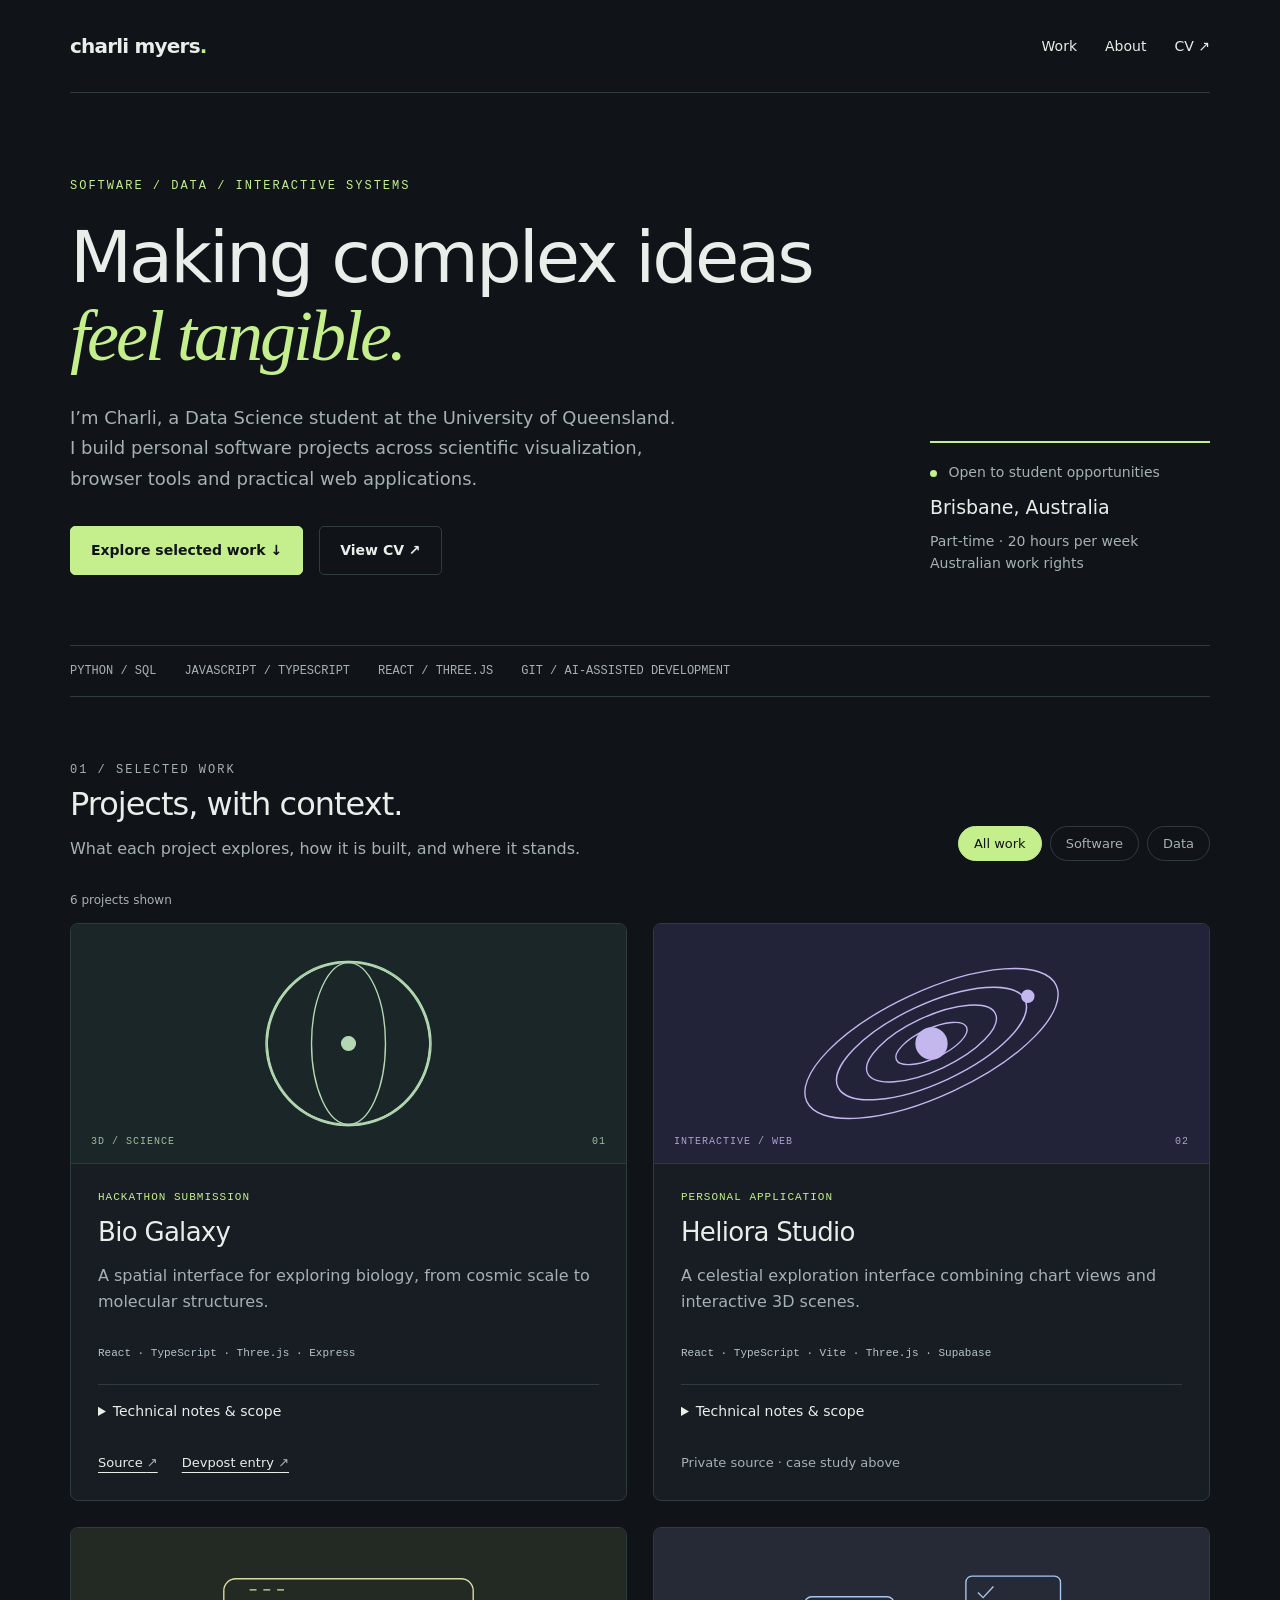
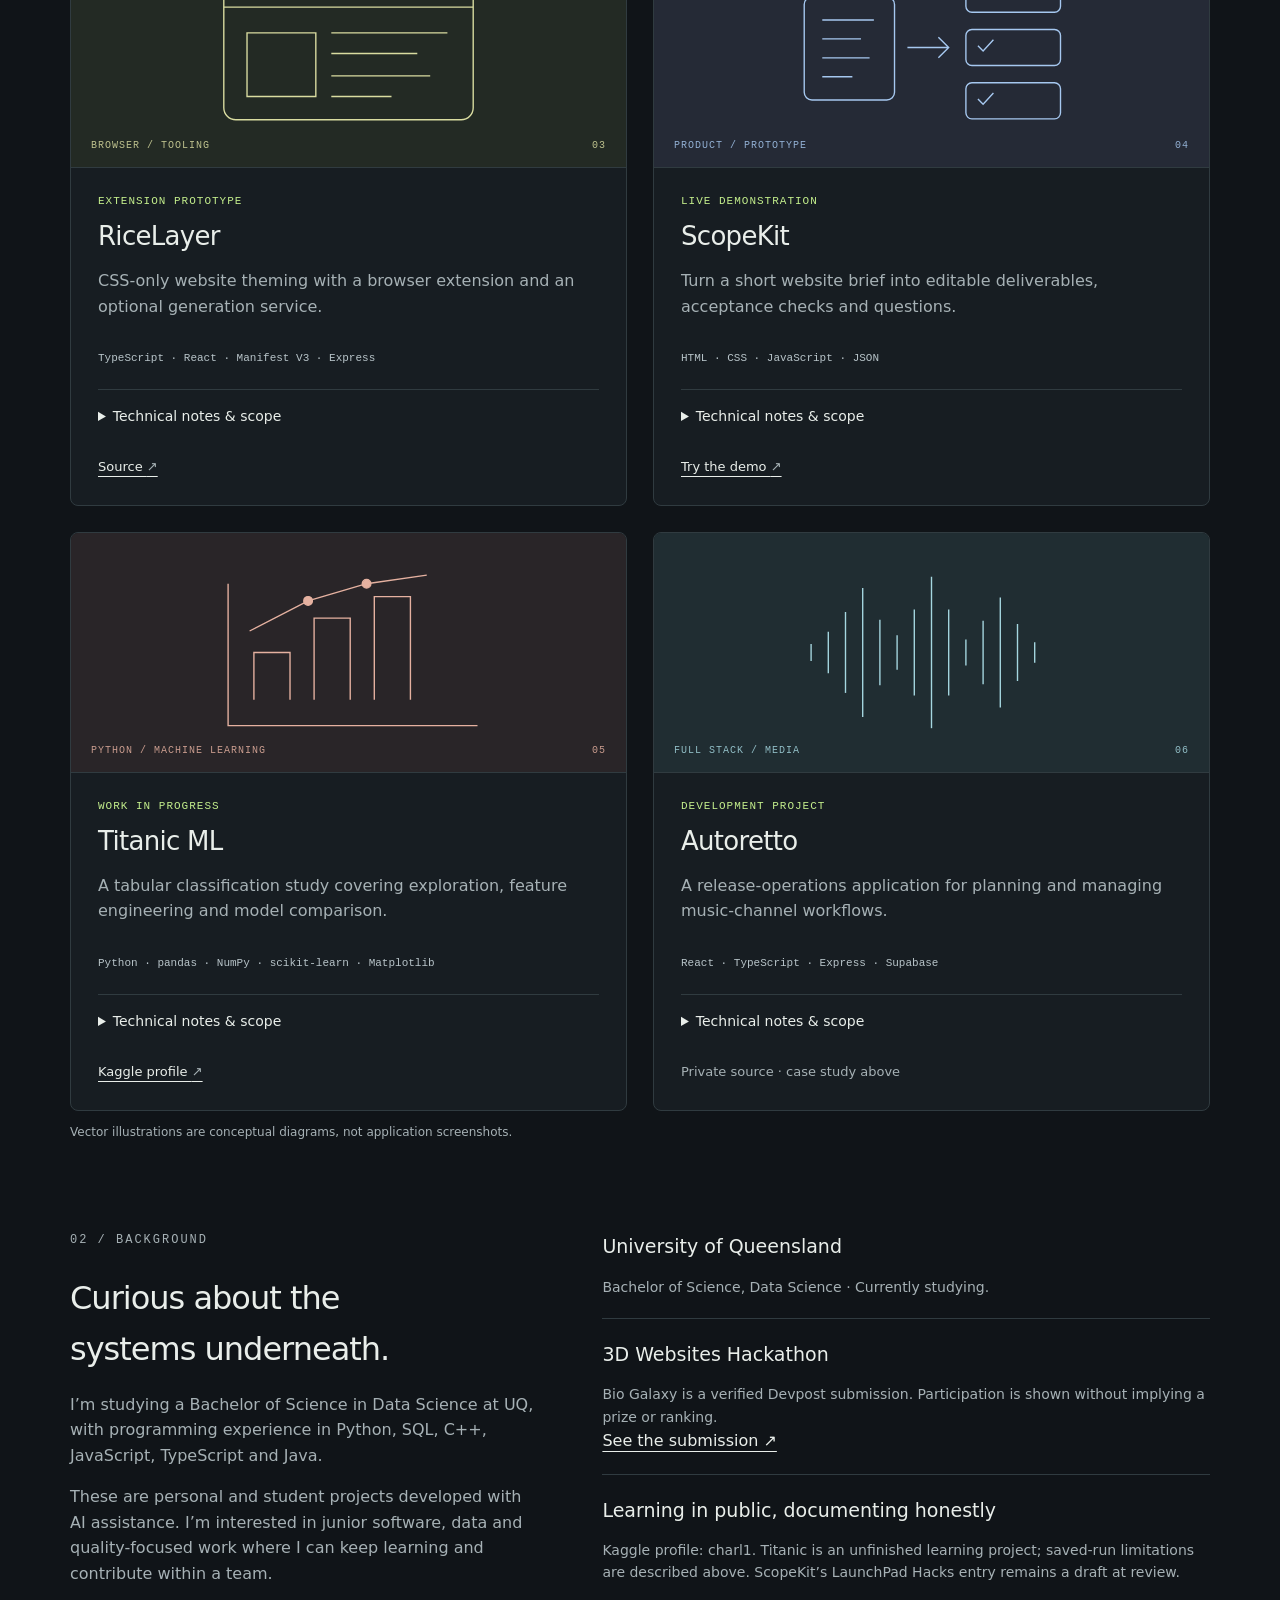
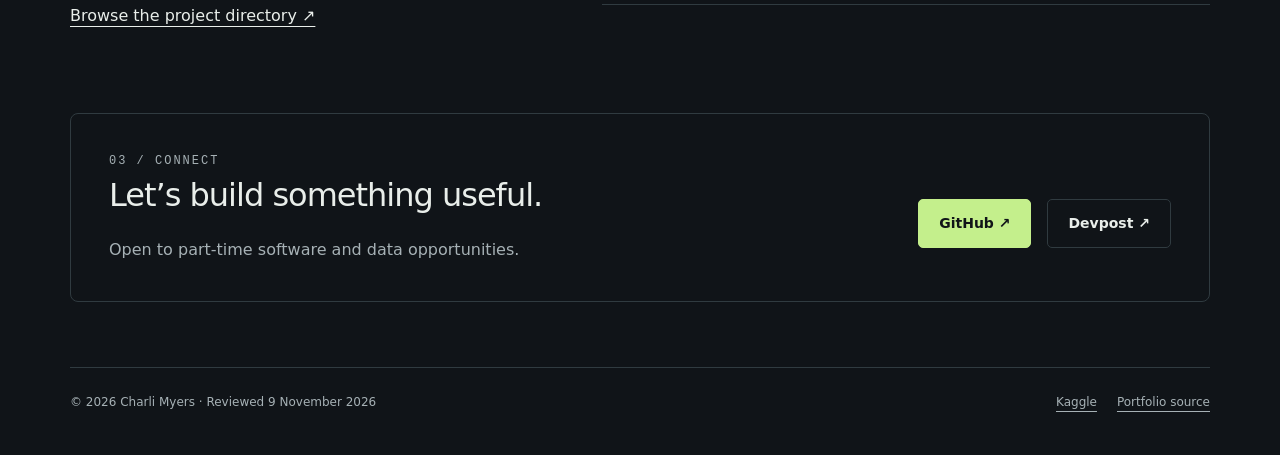
==== index.html @ 2f5c7f98 "feat: publish curated software and data portfolio" ====
<!doctype html>
<html lang="en"><head><meta charset="utf-8"><meta name="viewport" content="width=device-width, initial-scale=1"><title>Charli Myers | Software &amp; Data</title><meta name="description" content="Charli Myers, a UQ Data Science student in Brisbane. Explore software, scientific visualization, browser tools and data projects."><meta name="theme-color" content="#101418"><link rel="canonical" href="https://cimmonster1-art.github.io/"><style>
:root{color-scheme:dark;--bg:#101418;--panel:#171d22;--text:#e9eeea;--muted:#a6b1b5;--line:#303b40;--accent:#c4ef8c}*{box-sizing:border-box}html{scroll-behavior:smooth;scroll-padding-top:35px}body{margin:0;background:var(--bg);color:var(--text);font:16px/1.6 system-ui,-apple-system,BlinkMacSystemFont,"Segoe UI",sans-serif}a{color:inherit;text-underline-offset:5px}a:hover{color:var(--accent)}a:focus-visible,button:focus-visible,summary:focus-visible{outline:3px solid var(--accent);outline-offset:6px}.wrap{width:min(1140px,calc(100% - 64px));margin:auto}.skip{position:absolute;left:20px;top:-100px;background:var(--accent);color:#101418;padding:12px;z-index:20}.skip:focus{top:10px}header{display:flex;justify-content:space-between;align-items:center;padding:30px 0;border-bottom:1px solid var(--line);gap:20px}.brand{text-decoration:none;letter-spacing:-.8px;font-size:20px;font-weight:700}.brand b{color:var(--accent)}nav{display:flex;gap:28px;font-size:14px}nav a{text-decoration:none}.hero{padding:84px 0 70px;display:grid;grid-template-columns:1fr 280px;gap:70px;align-items:end}.eyebrow{font:12px/1.5 ui-monospace,monospace;text-transform:uppercase;letter-spacing:2px;color:var(--accent);margin:0 0 24px}h1{font-size:clamp(42px,5.7vw,72px);font-weight:500;line-height:1.08;letter-spacing:-3px;margin:0 0 27px}h1 em{font-family:Georgia,serif;font-weight:400;color:var(--accent)}.intro{font-size:18px;max-width:610px;color:var(--muted);line-height:1.7}.actions{display:flex;gap:16px;margin-top:32px;align-items:center;flex-wrap:wrap}.button{display:inline-block;text-decoration:none;border:1px solid var(--line);padding:12px 20px;border-radius:5px;font-size:14px;font-weight:600}.button.primary{background:var(--accent);color:#101418;border-color:var(--accent)}.availability{border-top:2px solid var(--accent);padding-top:18px;font-size:14px;color:var(--muted)}.availability strong{display:block;font-size:19px;color:var(--text);font-weight:500;margin:8px 0}.dot{display:inline-block;width:7px;height:7px;background:var(--accent);border-radius:50%;margin-right:7px}.strip{border-block:1px solid var(--line);padding:18px 0;display:flex;gap:28px;flex-wrap:wrap;font:12px ui-monospace,monospace;color:var(--muted)}section{padding:58px 0 12px}.section-top{display:flex;justify-content:space-between;align-items:end;gap:24px;margin-bottom:30px}h2{font-size:32px;letter-spacing:-1px;margin:0;font-weight:500}.section-top p{color:var(--muted);margin:6px 0 0}.filters{display:flex;gap:8px}.filters button{color:var(--muted);background:transparent;border:1px solid var(--line);border-radius:30px;padding:9px 15px;cursor:pointer;font:13px system-ui}.filters button[aria-pressed=true]{color:#101418;background:var(--accent);border-color:var(--accent)}.grid{display:grid;grid-template-columns:repeat(2,minmax(0,1fr));gap:26px}.card{border:1px solid var(--line);border-radius:8px;overflow:hidden;background:var(--panel);display:flex;flex-direction:column}.card[hidden]{display:none}.art{height:240px;background:#1a2627;position:relative;display:flex;align-items:center;justify-content:center;color:#b3d9b2;overflow:hidden;border-bottom:1px solid var(--line)}.art svg{width:100%;height:100%;padding:12px}.art-1{background:#222239;color:#c3b7ee}.art-2{background:#232a24;color:#d9dca0}.art-3{background:#252a36;color:#a6c8f0}.art-4{background:#292528;color:#e5b1a0}.art-5{background:#202d32;color:#a5d7e0}.art-label,.index{position:absolute;bottom:16px;left:20px;font:10px ui-monospace,monospace;letter-spacing:1px;opacity:.85}.index{left:auto;right:20px}.card-body{padding:27px;display:flex;flex-direction:column;flex:1}.status{font:11px ui-monospace,monospace;text-transform:uppercase;letter-spacing:1px;color:var(--accent);margin:0 0 9px}.card h3{font-size:26px;letter-spacing:-.7px;margin:0 0 10px;font-weight:500}.card p{color:var(--muted);margin-top:0}.card .status{color:var(--accent)}.stack{font:11px/1.8 ui-monospace,monospace;color:#b8c4c9!important;margin:14px 0 20px!important}.card details{font-size:14px;border-top:1px solid var(--line);padding:15px 0}.card summary{cursor:pointer;color:var(--text)}.card details p{margin:14px 0 0}.limits{font-size:13px}.card-links{margin-top:auto;padding-top:15px;display:flex;gap:24px;font-size:13px}.card-links span{color:var(--muted)}.about{display:grid;grid-template-columns:1fr 1.3fr;gap:65px;padding:65px 0}.about p{color:var(--muted)}.about h3{font-size:19px;font-weight:500;margin:0}.milestone{padding:20px 0;border-bottom:1px solid var(--line)}.milestone:first-child{padding-top:0}.milestone p{font-size:14px;margin-bottom:0}.note{font-size:12px;color:var(--muted)}.contact{border:1px solid var(--line);border-radius:8px;padding:38px;margin:20px 0 65px;display:flex;justify-content:space-between;align-items:center;gap:24px}.contact p{color:var(--muted);margin-bottom:0}footer{padding:25px 0 40px;border-top:1px solid var(--line);display:flex;justify-content:space-between;gap:20px;font-size:12px;color:var(--muted)}footer a{margin-left:20px}@media(max-width:760px){.wrap{width:calc(100% - 36px)}header{padding:22px 0}nav{gap:15px;font-size:12px}.hero{grid-template-columns:1fr;gap:30px;padding:52px 0 40px}h1{letter-spacing:-2px}.availability{max-width:340px}.grid{grid-template-columns:1fr}.section-top{align-items:start;flex-direction:column}.about{grid-template-columns:1fr;gap:28px}.contact{padding:25px;align-items:start;flex-direction:column}.art{height:210px}.strip{gap:15px}.card-body{padding:23px}footer{flex-direction:column}footer a{margin-left:0;margin-right:20px}}@media(prefers-reduced-motion:reduce){html{scroll-behavior:auto}}@media print{body{background:white;color:black}.hero{padding:20px 0}.filters,.art,nav,.actions{display:none}.card,.contact{break-inside:avoid}.grid{display:block}.card{margin:15px 0}.wrap{width:100%}p,.intro,.note{color:#333!important}}
</style></head>
<body><a class="skip" href="#main">Skip to content</a><div class="wrap"><header><a class="brand" href="#">charli myers<b>.</b></a><nav aria-label="Main"><a href="#work">Work</a><a href="#about">About</a><a href="charli-myers-public-cv.pdf">CV ↗</a></nav></header>
<main id="main"><div class="hero"><div><p class="eyebrow">Software / Data / Interactive systems</p><h1>Making complex ideas<br><em>feel tangible.</em></h1><p class="intro">I’m Charli, a Data Science student at the University of Queensland. I build personal software projects across scientific visualization, browser tools and practical web applications.</p><div class="actions"><a class="button primary" href="#work">Explore selected work ↓</a><a class="button" href="charli-myers-public-cv.pdf">View CV ↗</a></div></div><aside class="availability"><span class="dot"></span> Open to student opportunities<strong>Brisbane, Australia</strong>Part-time · 20 hours per week<br>Australian work rights</aside></div>
<div class="strip"><span>PYTHON / SQL</span><span>JAVASCRIPT / TYPESCRIPT</span><span>REACT / THREE.JS</span><span>GIT / AI-ASSISTED DEVELOPMENT</span></div>
<section id="work"><div class="section-top"><div><p class="eyebrow">01 / Selected work</p><h2>Projects, with context.</h2><p>What each project explores, how it is built, and where it stands.</p></div><div class="filters" aria-label="Filter projects"><button data-filter="all" aria-pressed="true">All work</button><button data-filter="web" aria-pressed="false">Software</button><button data-filter="data" aria-pressed="false">Data</button></div></div><p id="filter-status" class="note" role="status" aria-live="polite">6 projects shown</p><div class="grid"><article class="card" data-category="web data">
      <div class="art art-0"><svg viewBox="0 0 460 250" aria-hidden="true"><g fill="none" stroke="currentColor" stroke-width="1.6"><ellipse cx="230" cy="125" rx="96" ry="94" transform="rotate(0 230 125)"/><ellipse cx="230" cy="125" rx="43" ry="94" transform="rotate(0 230 125)"/><ellipse cx="230" cy="125" rx="96" ry="94" transform="rotate(60 230 125)"/><ellipse cx="230" cy="125" rx="96" ry="94" transform="rotate(120 230 125)"/><circle cx="230" cy="125" r="8" fill="currentColor"/></g></svg><span class="art-label">3D / SCIENCE</span><span class="index">01</span></div>
      <div class="card-body"><p class="status">Hackathon submission</p><h3>Bio Galaxy</h3><p>A spatial interface for exploring biology, from cosmic scale to molecular structures.</p><p class="stack">React · TypeScript · Three.js · Express</p>
      <details><summary>Technical notes &amp; scope</summary><p>Separates scene rendering, navigation and scientific data clients. The physical-scale journey and taxonomy browser provide two ways into the material. Public scientific sources are attributed; visual distances are compressed for exploration.</p><p class="limits">Educational software. No medical, diagnostic or experimentally validated simulation claims.</p></details><div class="card-links"><a href="https://github.com/cimmonster1-art/Bio-Galaxy">Source <span aria-hidden="true">↗</span></a><a href="https://devpost.com/software/bio-galaxy">Devpost entry <span aria-hidden="true">↗</span></a></div></div>
    </article><article class="card" data-category="web">
      <div class="art art-1"><svg viewBox="0 0 460 250" aria-hidden="true"><g fill="none" stroke="currentColor" stroke-width="1.6"><ellipse cx="230" cy="125" rx="45" ry="17.1" transform="rotate(-25 230 125)"/><ellipse cx="230" cy="125" rx="82" ry="31.16" transform="rotate(-25 230 125)"/><ellipse cx="230" cy="125" rx="120" ry="45.6" transform="rotate(-25 230 125)"/><ellipse cx="230" cy="125" rx="160" ry="60.8" transform="rotate(-25 230 125)"/><circle cx="230" cy="125" r="18" fill="currentColor"/><circle cx="342" cy="70" r="7" fill="currentColor"/></g></svg><span class="art-label">INTERACTIVE / WEB</span><span class="index">02</span></div>
      <div class="card-body"><p class="status">Personal application</p><h3>Heliora Studio</h3><p>A celestial exploration interface combining chart views and interactive 3D scenes.</p><p class="stack">React · TypeScript · Vite · Three.js · Supabase</p>
      <details><summary>Technical notes &amp; scope</summary><p>A modular application with astronomy-engine, chart-oriented interfaces and optional provider integrations. The portfolio documentation distinguishes the current Vite implementation from older product plans.</p><p class="limits">Source is private. Provider-backed features need configuration. Astrology is not presented as scientifically validated prediction.</p></details><div class="card-links"><span>Private source · case study above</span></div></div>
    </article><article class="card" data-category="web">
      <div class="art art-2"><svg viewBox="0 0 460 250" aria-hidden="true"><g fill="none" stroke="currentColor" stroke-width="1.6"><rect x="85" y="45" width="290" height="164" rx="14"/><path d="M85 78H375M115 58h8m8 0h8m8 0h8M112 108h80v74h-80zM210 108h135M210 132h100M210 158h115M210 182h70"/></g></svg><span class="art-label">BROWSER / TOOLING</span><span class="index">03</span></div>
      <div class="card-body"><p class="status">Extension prototype</p><h3>RiceLayer</h3><p>CSS-only website theming with a browser extension and an optional generation service.</p><p class="stack">TypeScript · React · Manifest V3 · Express</p>
      <details><summary>Technical notes &amp; scope</summary><p>Organized into extension, server and web workspaces. The implementation includes CSS sanitization, page checks, rollback paths, presets and a server-side Gemini integration.</p><p class="limits">Prototype: no store release or universal website-compatibility claim. External generation requires a configured backend.</p></details><div class="card-links"><a href="https://github.com/cimmonster1-art/Rice-later">Source <span aria-hidden="true">↗</span></a></div></div>
    </article><article class="card" data-category="web">
      <div class="art art-3"><svg viewBox="0 0 460 250" aria-hidden="true"><g fill="none" stroke="currentColor" stroke-width="1.6"><rect x="82" y="66" width="105" height="120" rx="9"/><path d="M103 93h60m-60 22h45m-45 22h55m-55 22h35M202 125h48m-12-12 12 12-12 12"/><rect x="270" y="42" width="110" height="42" rx="7"/><rect x="270" y="104" width="110" height="42" rx="7"/><rect x="270" y="166" width="110" height="42" rx="7"/><path d="m284 61 6 6 12-13m-18 69 6 6 12-13m-18 69 6 6 12-13"/></g></svg><span class="art-label">PRODUCT / PROTOTYPE</span><span class="index">04</span></div>
      <div class="card-body"><p class="status">Live demonstration</p><h3>ScopeKit</h3><p>Turn a short website brief into editable deliverables, acceptance checks and questions.</p><p class="stack">HTML · CSS · JavaScript · JSON</p>
      <details><summary>Technical notes &amp; scope</summary><p>Transparent keyword rules produce a starting scope. Users edit the result, export Markdown, and back up or restore JSON. The application runs in the browser without accounts or model calls.</p><p class="limits">Codex-assisted demonstration, not paid client work. Keyword rules cannot fully interpret intent. Hackathon entry remains a draft at review.</p></details><div class="card-links"><a href="https://scopekit-charli.cha209.chatgpt.site/">Try the demo <span aria-hidden="true">↗</span></a></div></div>
    </article><article class="card" data-category="data">
      <div class="art art-4"><svg viewBox="0 0 460 250" aria-hidden="true"><g fill="none" stroke="currentColor" stroke-width="1.6"><path d="M90 45v165h290M120 180v-55h42v55M190 180V85h42v95M260 180V60h42v120M115 100l68-35 68-20 70-10"/><circle cx="183" cy="65" r="5" fill="currentColor"/><circle cx="251" cy="45" r="5" fill="currentColor"/></g></svg><span class="art-label">PYTHON / MACHINE LEARNING</span><span class="index">05</span></div>
      <div class="card-body"><p class="status">Work in progress</p><h3>Titanic ML</h3><p>A tabular classification study covering exploration, feature engineering and model comparison.</p><p class="stack">Python · pandas · NumPy · scikit-learn · Matplotlib</p>
      <details><summary>Technical notes &amp; scope</summary><p>The notebook contains a majority-class baseline, logistic regression, random forest and gradient boosting comparisons, cross-validation, tuning and prediction-export code.</p><p class="limits">The saved Kaggle version failed during data loading. No completed evaluation, leaderboard score or competition submission is claimed. Notebook remains private; profile is linked below.</p></details><div class="card-links"><a href="https://www.kaggle.com/charl1">Kaggle profile <span aria-hidden="true">↗</span></a></div></div>
    </article><article class="card" data-category="web">
      <div class="art art-5"><svg viewBox="0 0 460 250" aria-hidden="true"><g fill="none" stroke="currentColor" stroke-width="1.6"><path d="M90 115v20"/><path d="M110 101v48"/><path d="M130 78v94"/><path d="M150 50v150"/><path d="M170 87v76"/><path d="M190 105v40"/><path d="M210 75v100"/><path d="M230 37v176"/><path d="M250 75v100"/><path d="M270 110v30"/><path d="M290 88v74"/><path d="M310 61v128"/><path d="M330 92v66"/><path d="M350 113v24"/></g></svg><span class="art-label">FULL STACK / MEDIA</span><span class="index">06</span></div>
      <div class="card-body"><p class="status">Development project</p><h3>Autoretto</h3><p>A release-operations application for planning and managing music-channel workflows.</p><p class="stack">React · TypeScript · Express · Supabase</p>
      <details><summary>Technical notes &amp; scope</summary><p>Includes a studio interface, server-side YouTube OAuth, media pipeline orchestration, release-state handling and provider integrations. It is a useful architecture case study with explicit operational dependencies.</p><p class="limits">Source is private and the hosted deployment was paused at review. The source-edition test run had unresolved failures; no production-readiness claim. Devpost entry is a draft.</p></details><div class="card-links"><span>Private source · case study above</span></div></div>
    </article></div><p class="note">Vector illustrations are conceptual diagrams, not application screenshots.</p></section>
<section id="about" class="about"><div><p class="eyebrow">02 / Background</p><h2>Curious about the<br>systems underneath.</h2><p>I’m studying a Bachelor of Science in Data Science at UQ, with programming experience in Python, SQL, C++, JavaScript, TypeScript and Java.</p><p>These are personal and student projects developed with AI assistance. I’m interested in junior software, data and quality-focused work where I can keep learning and contribute within a team.</p><a href="PROJECTS.md">Browse the project directory ↗</a></div><div><div class="milestone"><h3>University of Queensland</h3><p>Bachelor of Science, Data Science · Currently studying.</p></div><div class="milestone"><h3>3D Websites Hackathon</h3><p>Bio Galaxy is a verified Devpost submission. Participation is shown without implying a prize or ranking.</p><a href="https://devpost.com/software/bio-galaxy">See the submission ↗</a></div><div class="milestone"><h3>Learning in public, documenting honestly</h3><p>Kaggle profile: charl1. Titanic is an unfinished learning project; saved-run limitations are described above. ScopeKit’s LaunchPad Hacks entry remains a draft at review.</p></div></div></section>
<section class="contact" id="contact"><div><p class="eyebrow">03 / Connect</p><h2>Let’s build something useful.</h2><p>Open to part-time software and data opportunities.</p></div><div class="actions"><a class="button primary" href="https://github.com/cimmonster1-art">GitHub ↗</a><a class="button" href="https://devpost.com/cimmonster1-art">Devpost ↗</a></div></section></main><footer><span>© 2026 Charli Myers · Reviewed 9 November 2026</span><div><a href="https://www.kaggle.com/charl1">Kaggle</a><a href="https://github.com/cimmonster1-art/cimmonster1-art.github.io">Portfolio source</a></div></footer></div>
<script>const filters=document.querySelectorAll('[data-filter]');const cards=document.querySelectorAll('[data-category]');filters.forEach(button=>button.addEventListener('click',()=>{filters.forEach(item=>item.setAttribute('aria-pressed',String(item===button)));let visible=0;cards.forEach(card=>{card.hidden=button.dataset.filter!=='all'&&!card.dataset.category.split(' ').includes(button.dataset.filter);if(!card.hidden)visible++;});document.getElementById('filter-status').textContent=visible+' projects shown';}));</script></body></html>
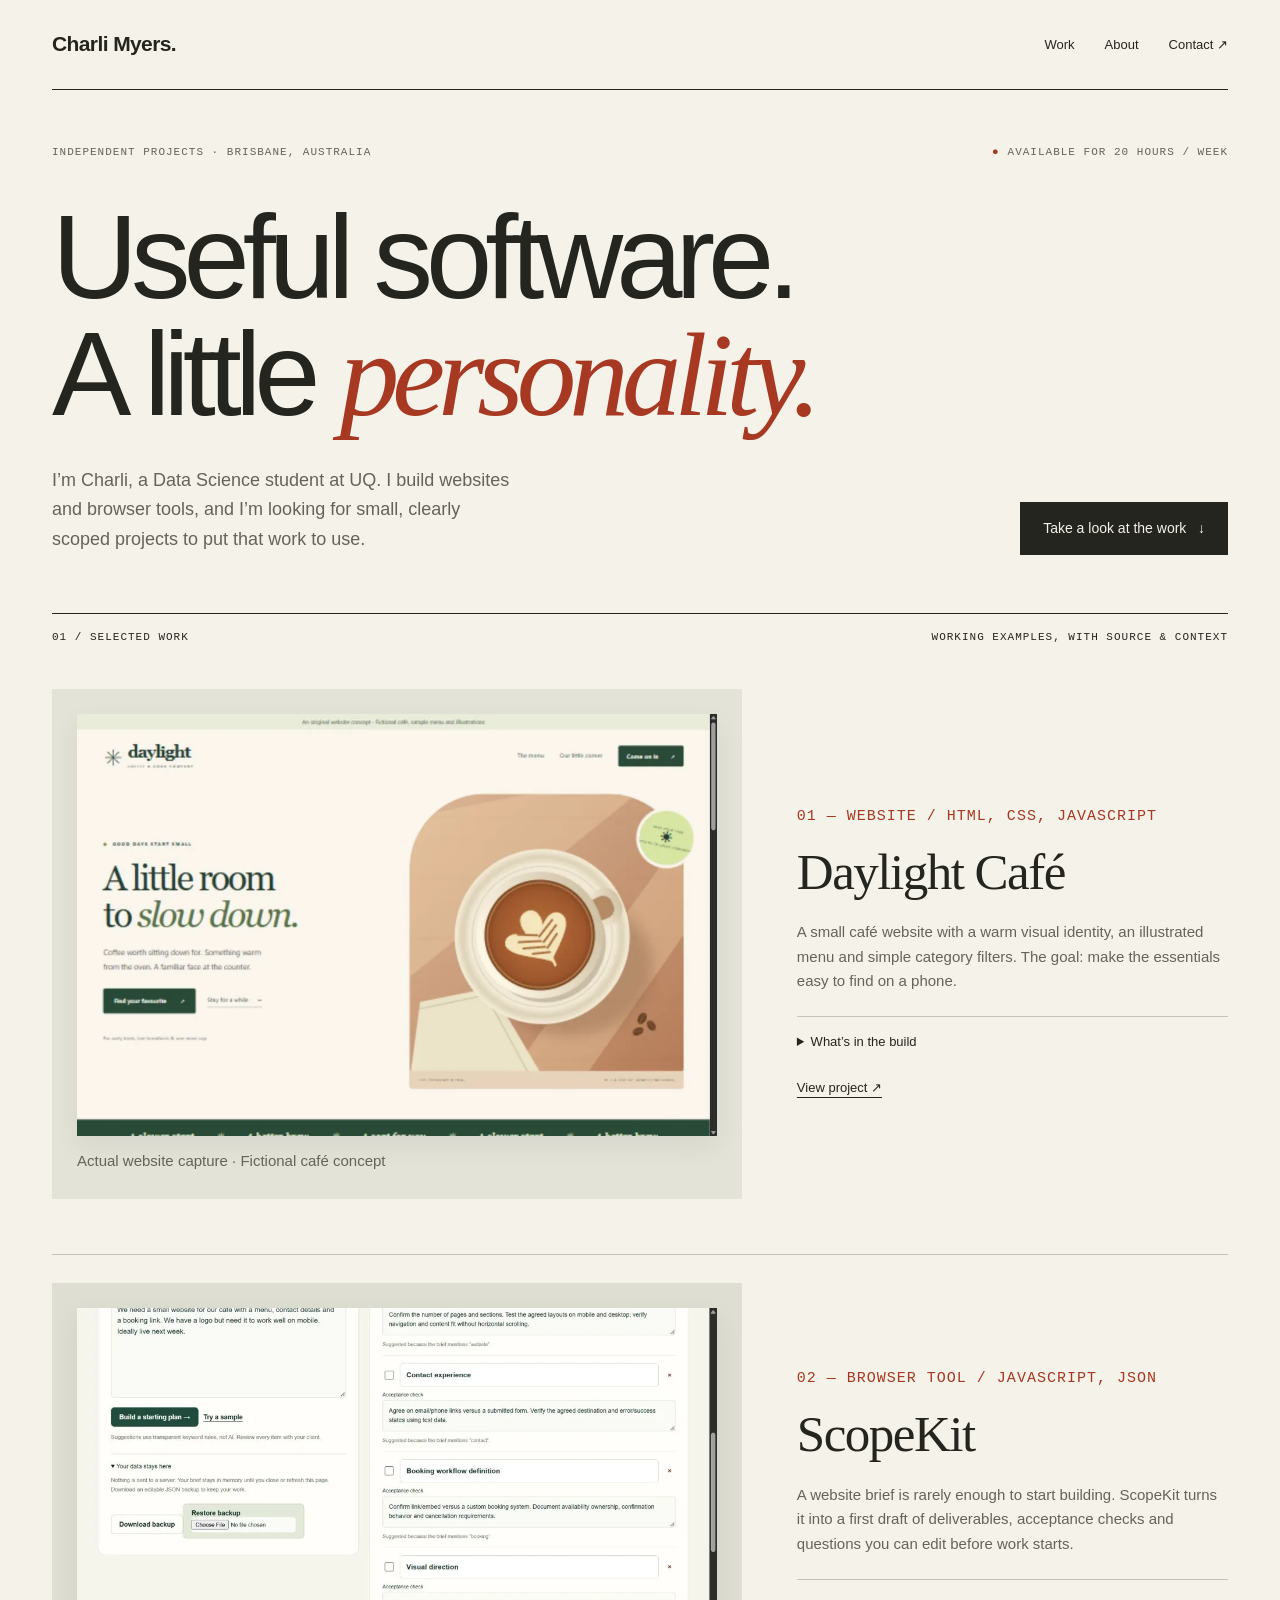
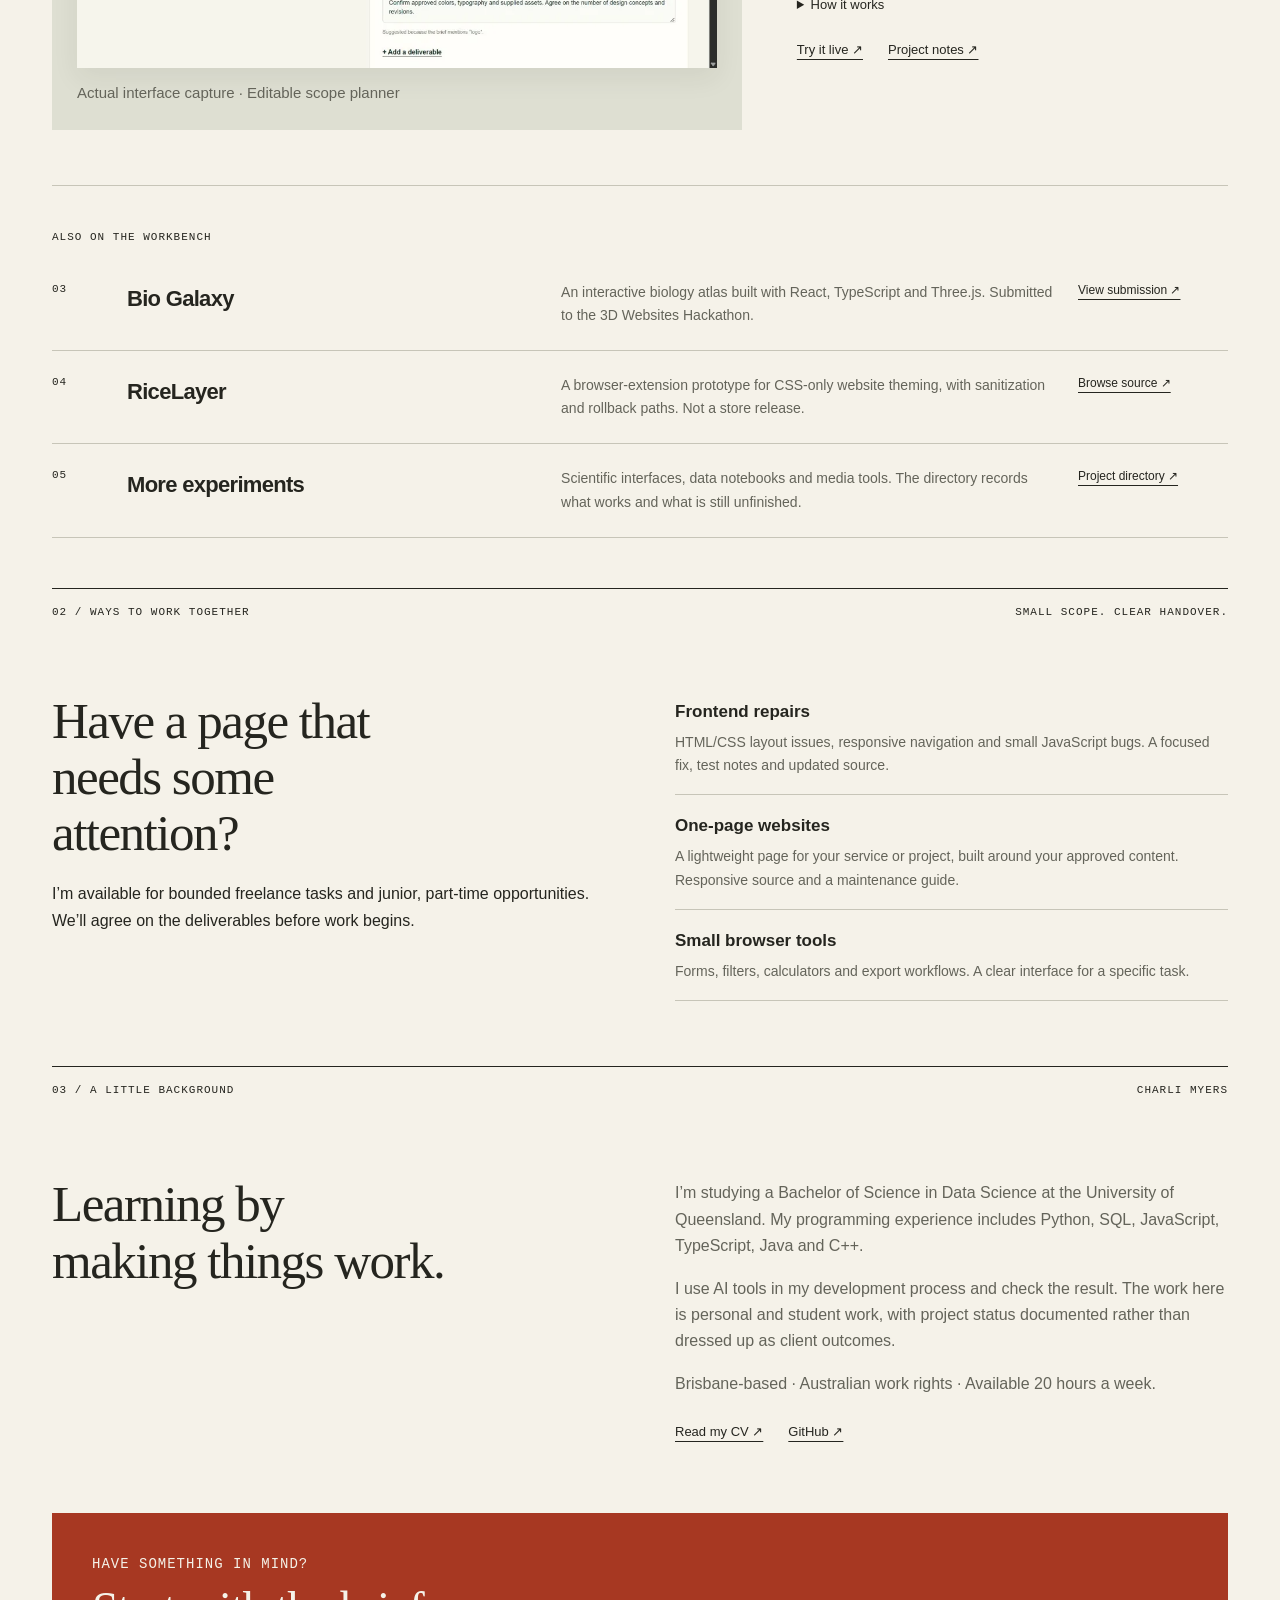
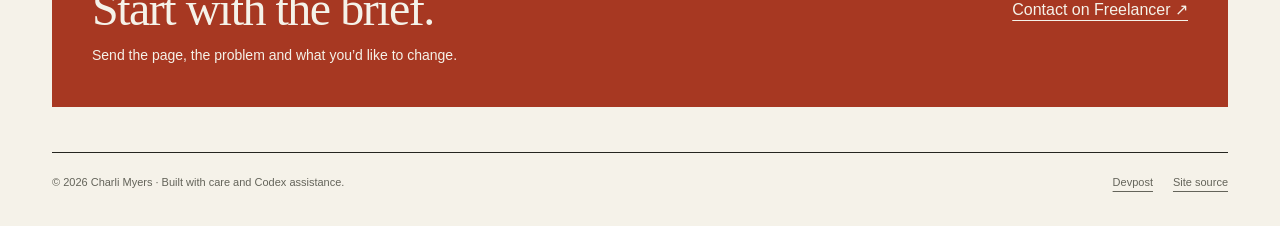
==== commit 4c7ee3d6: "Redesign portfolio with editorial layout, real project captures and focused service descriptions" ====
--- a/index.html
+++ b/index.html
@@ -1,35 +1,12 @@
-<!doctype html>
-<html lang="en"><head><meta charset="utf-8"><meta name="viewport" content="width=device-width, initial-scale=1"><title>Charli Myers | Software &amp; Data</title><meta name="description" content="Charli Myers, a UQ Data Science student in Brisbane. Explore software, scientific visualization, browser tools and data projects."><meta name="theme-color" content="#101418"><link rel="canonical" href="https://cimmonster1-art.github.io/"><style>
-:root{color-scheme:dark;--bg:#101418;--panel:#171d22;--text:#e9eeea;--muted:#a6b1b5;--line:#303b40;--accent:#c4ef8c}*{box-sizing:border-box}html{scroll-behavior:smooth;scroll-padding-top:35px}body{margin:0;background:var(--bg);color:var(--text);font:16px/1.6 system-ui,-apple-system,BlinkMacSystemFont,"Segoe UI",sans-serif}a{color:inherit;text-underline-offset:5px}a:hover{color:var(--accent)}a:focus-visible,button:focus-visible,summary:focus-visible{outline:3px solid var(--accent);outline-offset:6px}.wrap{width:min(1140px,calc(100% - 64px));margin:auto}.skip{position:absolute;left:20px;top:-100px;background:var(--accent);color:#101418;padding:12px;z-index:20}.skip:focus{top:10px}header{display:flex;justify-content:space-between;align-items:center;padding:30px 0;border-bottom:1px solid var(--line);gap:20px}.brand{text-decoration:none;letter-spacing:-.8px;font-size:20px;font-weight:700}.brand b{color:var(--accent)}nav{display:flex;gap:28px;font-size:14px}nav a{text-decoration:none}.hero{padding:84px 0 70px;display:grid;grid-template-columns:1fr 280px;gap:70px;align-items:end}.eyebrow{font:12px/1.5 ui-monospace,monospace;text-transform:uppercase;letter-spacing:2px;color:var(--accent);margin:0 0 24px}h1{font-size:clamp(42px,5.7vw,72px);font-weight:500;line-height:1.08;letter-spacing:-3px;margin:0 0 27px}h1 em{font-family:Georgia,serif;font-weight:400;color:var(--accent)}.intro{font-size:18px;max-width:610px;color:var(--muted);line-height:1.7}.actions{display:flex;gap:16px;margin-top:32px;align-items:center;flex-wrap:wrap}.button{display:inline-block;text-decoration:none;border:1px solid var(--line);padding:12px 20px;border-radius:5px;font-size:14px;font-weight:600}.button.primary{background:var(--accent);color:#101418;border-color:var(--accent)}.availability{border-top:2px solid var(--accent);padding-top:18px;font-size:14px;color:var(--muted)}.availability strong{display:block;font-size:19px;color:var(--text);font-weight:500;margin:8px 0}.dot{display:inline-block;width:7px;height:7px;background:var(--accent);border-radius:50%;margin-right:7px}.strip{border-block:1px solid var(--line);padding:18px 0;display:flex;gap:28px;flex-wrap:wrap;font:12px ui-monospace,monospace;color:var(--muted)}section{padding:58px 0 12px}.section-top{display:flex;justify-content:space-between;align-items:end;gap:24px;margin-bottom:30px}h2{font-size:32px;letter-spacing:-1px;margin:0;font-weight:500}.section-top p{color:var(--muted);margin:6px 0 0}.filters{display:flex;gap:8px}.filters button{color:var(--muted);background:transparent;border:1px solid var(--line);border-radius:30px;padding:9px 15px;cursor:pointer;font:13px system-ui}.filters button[aria-pressed=true]{color:#101418;background:var(--accent);border-color:var(--accent)}.grid{display:grid;grid-template-columns:repeat(2,minmax(0,1fr));gap:26px}.card{border:1px solid var(--line);border-radius:8px;overflow:hidden;background:var(--panel);display:flex;flex-direction:column}.card[hidden]{display:none}.art{height:240px;background:#1a2627;position:relative;display:flex;align-items:center;justify-content:center;color:#b3d9b2;overflow:hidden;border-bottom:1px solid var(--line)}.art svg{width:100%;height:100%;padding:12px}.art-1{background:#222239;color:#c3b7ee}.art-2{background:#232a24;color:#d9dca0}.art-3{background:#252a36;color:#a6c8f0}.art-4{background:#292528;color:#e5b1a0}.art-5{background:#202d32;color:#a5d7e0}.art-label,.index{position:absolute;bottom:16px;left:20px;font:10px ui-monospace,monospace;letter-spacing:1px;opacity:.85}.index{left:auto;right:20px}.card-body{padding:27px;display:flex;flex-direction:column;flex:1}.status{font:11px ui-monospace,monospace;text-transform:uppercase;letter-spacing:1px;color:var(--accent);margin:0 0 9px}.card h3{font-size:26px;letter-spacing:-.7px;margin:0 0 10px;font-weight:500}.card p{color:var(--muted);margin-top:0}.card .status{color:var(--accent)}.stack{font:11px/1.8 ui-monospace,monospace;color:#b8c4c9!important;margin:14px 0 20px!important}.card details{font-size:14px;border-top:1px solid var(--line);padding:15px 0}.card summary{cursor:pointer;color:var(--text)}.card details p{margin:14px 0 0}.limits{font-size:13px}.card-links{margin-top:auto;padding-top:15px;display:flex;gap:24px;font-size:13px}.card-links span{color:var(--muted)}.about{display:grid;grid-template-columns:1fr 1.3fr;gap:65px;padding:65px 0}.about p{color:var(--muted)}.about h3{font-size:19px;font-weight:500;margin:0}.milestone{padding:20px 0;border-bottom:1px solid var(--line)}.milestone:first-child{padding-top:0}.milestone p{font-size:14px;margin-bottom:0}.note{font-size:12px;color:var(--muted)}.contact{border:1px solid var(--line);border-radius:8px;padding:38px;margin:20px 0 65px;display:flex;justify-content:space-between;align-items:center;gap:24px}.contact p{color:var(--muted);margin-bottom:0}footer{padding:25px 0 40px;border-top:1px solid var(--line);display:flex;justify-content:space-between;gap:20px;font-size:12px;color:var(--muted)}footer a{margin-left:20px}@media(max-width:760px){.wrap{width:calc(100% - 36px)}header{padding:22px 0}nav{gap:15px;font-size:12px}.hero{grid-template-columns:1fr;gap:30px;padding:52px 0 40px}h1{letter-spacing:-2px}.availability{max-width:340px}.grid{grid-template-columns:1fr}.section-top{align-items:start;flex-direction:column}.about{grid-template-columns:1fr;gap:28px}.contact{padding:25px;align-items:start;flex-direction:column}.art{height:210px}.strip{gap:15px}.card-body{padding:23px}footer{flex-direction:column}footer a{margin-left:0;margin-right:20px}}@media(prefers-reduced-motion:reduce){html{scroll-behavior:auto}}@media print{body{background:white;color:black}.hero{padding:20px 0}.filters,.art,nav,.actions{display:none}.card,.contact{break-inside:avoid}.grid{display:block}.card{margin:15px 0}.wrap{width:100%}p,.intro,.note{color:#333!important}}
-</style></head>
-<body><a class="skip" href="#main">Skip to content</a><div class="wrap"><header><a class="brand" href="#">charli myers<b>.</b></a><nav aria-label="Main"><a href="#work">Work</a><a href="#about">About</a><a href="charli-myers-public-cv.pdf">CV ↗</a></nav></header>
-<main id="main"><div class="hero"><div><p class="eyebrow">Software / Data / Interactive systems</p><h1>Making complex ideas<br><em>feel tangible.</em></h1><p class="intro">I’m Charli, a Data Science student at the University of Queensland. I build personal software projects across scientific visualization, browser tools and practical web applications.</p><div class="actions"><a class="button primary" href="#work">Explore selected work ↓</a><a class="button" href="charli-myers-public-cv.pdf">View CV ↗</a></div></div><aside class="availability"><span class="dot"></span> Open to student opportunities<strong>Brisbane, Australia</strong>Part-time · 20 hours per week<br>Australian work rights</aside></div>
-<div class="strip"><span>PYTHON / SQL</span><span>JAVASCRIPT / TYPESCRIPT</span><span>REACT / THREE.JS</span><span>GIT / AI-ASSISTED DEVELOPMENT</span></div>
-<section id="work"><div class="section-top"><div><p class="eyebrow">01 / Selected work</p><h2>Projects, with context.</h2><p>What each project explores, how it is built, and where it stands.</p></div><div class="filters" aria-label="Filter projects"><button data-filter="all" aria-pressed="true">All work</button><button data-filter="web" aria-pressed="false">Software</button><button data-filter="data" aria-pressed="false">Data</button></div></div><p id="filter-status" class="note" role="status" aria-live="polite">6 projects shown</p><div class="grid"><article class="card" data-category="web data">
-      <div class="art art-0"><svg viewBox="0 0 460 250" aria-hidden="true"><g fill="none" stroke="currentColor" stroke-width="1.6"><ellipse cx="230" cy="125" rx="96" ry="94" transform="rotate(0 230 125)"/><ellipse cx="230" cy="125" rx="43" ry="94" transform="rotate(0 230 125)"/><ellipse cx="230" cy="125" rx="96" ry="94" transform="rotate(60 230 125)"/><ellipse cx="230" cy="125" rx="96" ry="94" transform="rotate(120 230 125)"/><circle cx="230" cy="125" r="8" fill="currentColor"/></g></svg><span class="art-label">3D / SCIENCE</span><span class="index">01</span></div>
-      <div class="card-body"><p class="status">Hackathon submission</p><h3>Bio Galaxy</h3><p>A spatial interface for exploring biology, from cosmic scale to molecular structures.</p><p class="stack">React · TypeScript · Three.js · Express</p>
-      <details><summary>Technical notes &amp; scope</summary><p>Separates scene rendering, navigation and scientific data clients. The physical-scale journey and taxonomy browser provide two ways into the material. Public scientific sources are attributed; visual distances are compressed for exploration.</p><p class="limits">Educational software. No medical, diagnostic or experimentally validated simulation claims.</p></details><div class="card-links"><a href="https://github.com/cimmonster1-art/Bio-Galaxy">Source <span aria-hidden="true">↗</span></a><a href="https://devpost.com/software/bio-galaxy">Devpost entry <span aria-hidden="true">↗</span></a></div></div>
-    </article><article class="card" data-category="web">
-      <div class="art art-1"><svg viewBox="0 0 460 250" aria-hidden="true"><g fill="none" stroke="currentColor" stroke-width="1.6"><ellipse cx="230" cy="125" rx="45" ry="17.1" transform="rotate(-25 230 125)"/><ellipse cx="230" cy="125" rx="82" ry="31.16" transform="rotate(-25 230 125)"/><ellipse cx="230" cy="125" rx="120" ry="45.6" transform="rotate(-25 230 125)"/><ellipse cx="230" cy="125" rx="160" ry="60.8" transform="rotate(-25 230 125)"/><circle cx="230" cy="125" r="18" fill="currentColor"/><circle cx="342" cy="70" r="7" fill="currentColor"/></g></svg><span class="art-label">INTERACTIVE / WEB</span><span class="index">02</span></div>
-      <div class="card-body"><p class="status">Personal application</p><h3>Heliora Studio</h3><p>A celestial exploration interface combining chart views and interactive 3D scenes.</p><p class="stack">React · TypeScript · Vite · Three.js · Supabase</p>
-      <details><summary>Technical notes &amp; scope</summary><p>A modular application with astronomy-engine, chart-oriented interfaces and optional provider integrations. The portfolio documentation distinguishes the current Vite implementation from older product plans.</p><p class="limits">Source is private. Provider-backed features need configuration. Astrology is not presented as scientifically validated prediction.</p></details><div class="card-links"><span>Private source · case study above</span></div></div>
-    </article><article class="card" data-category="web">
-      <div class="art art-2"><svg viewBox="0 0 460 250" aria-hidden="true"><g fill="none" stroke="currentColor" stroke-width="1.6"><rect x="85" y="45" width="290" height="164" rx="14"/><path d="M85 78H375M115 58h8m8 0h8m8 0h8M112 108h80v74h-80zM210 108h135M210 132h100M210 158h115M210 182h70"/></g></svg><span class="art-label">BROWSER / TOOLING</span><span class="index">03</span></div>
-      <div class="card-body"><p class="status">Extension prototype</p><h3>RiceLayer</h3><p>CSS-only website theming with a browser extension and an optional generation service.</p><p class="stack">TypeScript · React · Manifest V3 · Express</p>
-      <details><summary>Technical notes &amp; scope</summary><p>Organized into extension, server and web workspaces. The implementation includes CSS sanitization, page checks, rollback paths, presets and a server-side Gemini integration.</p><p class="limits">Prototype: no store release or universal website-compatibility claim. External generation requires a configured backend.</p></details><div class="card-links"><a href="https://github.com/cimmonster1-art/Rice-later">Source <span aria-hidden="true">↗</span></a></div></div>
-    </article><article class="card" data-category="web">
-      <div class="art art-3"><svg viewBox="0 0 460 250" aria-hidden="true"><g fill="none" stroke="currentColor" stroke-width="1.6"><rect x="82" y="66" width="105" height="120" rx="9"/><path d="M103 93h60m-60 22h45m-45 22h55m-55 22h35M202 125h48m-12-12 12 12-12 12"/><rect x="270" y="42" width="110" height="42" rx="7"/><rect x="270" y="104" width="110" height="42" rx="7"/><rect x="270" y="166" width="110" height="42" rx="7"/><path d="m284 61 6 6 12-13m-18 69 6 6 12-13m-18 69 6 6 12-13"/></g></svg><span class="art-label">PRODUCT / PROTOTYPE</span><span class="index">04</span></div>
-      <div class="card-body"><p class="status">Live demonstration</p><h3>ScopeKit</h3><p>Turn a short website brief into editable deliverables, acceptance checks and questions.</p><p class="stack">HTML · CSS · JavaScript · JSON</p>
-      <details><summary>Technical notes &amp; scope</summary><p>Transparent keyword rules produce a starting scope. Users edit the result, export Markdown, and back up or restore JSON. The application runs in the browser without accounts or model calls.</p><p class="limits">Codex-assisted demonstration, not paid client work. Keyword rules cannot fully interpret intent. Hackathon entry remains a draft at review.</p></details><div class="card-links"><a href="https://scopekit-charli.cha209.chatgpt.site/">Try the demo <span aria-hidden="true">↗</span></a></div></div>
-    </article><article class="card" data-category="data">
-      <div class="art art-4"><svg viewBox="0 0 460 250" aria-hidden="true"><g fill="none" stroke="currentColor" stroke-width="1.6"><path d="M90 45v165h290M120 180v-55h42v55M190 180V85h42v95M260 180V60h42v120M115 100l68-35 68-20 70-10"/><circle cx="183" cy="65" r="5" fill="currentColor"/><circle cx="251" cy="45" r="5" fill="currentColor"/></g></svg><span class="art-label">PYTHON / MACHINE LEARNING</span><span class="index">05</span></div>
-      <div class="card-body"><p class="status">Work in progress</p><h3>Titanic ML</h3><p>A tabular classification study covering exploration, feature engineering and model comparison.</p><p class="stack">Python · pandas · NumPy · scikit-learn · Matplotlib</p>
-      <details><summary>Technical notes &amp; scope</summary><p>The notebook contains a majority-class baseline, logistic regression, random forest and gradient boosting comparisons, cross-validation, tuning and prediction-export code.</p><p class="limits">The saved Kaggle version failed during data loading. No completed evaluation, leaderboard score or competition submission is claimed. Notebook remains private; profile is linked below.</p></details><div class="card-links"><a href="https://www.kaggle.com/charl1">Kaggle profile <span aria-hidden="true">↗</span></a></div></div>
-    </article><article class="card" data-category="web">
-      <div class="art art-5"><svg viewBox="0 0 460 250" aria-hidden="true"><g fill="none" stroke="currentColor" stroke-width="1.6"><path d="M90 115v20"/><path d="M110 101v48"/><path d="M130 78v94"/><path d="M150 50v150"/><path d="M170 87v76"/><path d="M190 105v40"/><path d="M210 75v100"/><path d="M230 37v176"/><path d="M250 75v100"/><path d="M270 110v30"/><path d="M290 88v74"/><path d="M310 61v128"/><path d="M330 92v66"/><path d="M350 113v24"/></g></svg><span class="art-label">FULL STACK / MEDIA</span><span class="index">06</span></div>
-      <div class="card-body"><p class="status">Development project</p><h3>Autoretto</h3><p>A release-operations application for planning and managing music-channel workflows.</p><p class="stack">React · TypeScript · Express · Supabase</p>
-      <details><summary>Technical notes &amp; scope</summary><p>Includes a studio interface, server-side YouTube OAuth, media pipeline orchestration, release-state handling and provider integrations. It is a useful architecture case study with explicit operational dependencies.</p><p class="limits">Source is private and the hosted deployment was paused at review. The source-edition test run had unresolved failures; no production-readiness claim. Devpost entry is a draft.</p></details><div class="card-links"><span>Private source · case study above</span></div></div>
-    </article></div><p class="note">Vector illustrations are conceptual diagrams, not application screenshots.</p></section>
-<section id="about" class="about"><div><p class="eyebrow">02 / Background</p><h2>Curious about the<br>systems underneath.</h2><p>I’m studying a Bachelor of Science in Data Science at UQ, with programming experience in Python, SQL, C++, JavaScript, TypeScript and Java.</p><p>These are personal and student projects developed with AI assistance. I’m interested in junior software, data and quality-focused work where I can keep learning and contribute within a team.</p><a href="PROJECTS.md">Browse the project directory ↗</a></div><div><div class="milestone"><h3>University of Queensland</h3><p>Bachelor of Science, Data Science · Currently studying.</p></div><div class="milestone"><h3>3D Websites Hackathon</h3><p>Bio Galaxy is a verified Devpost submission. Participation is shown without implying a prize or ranking.</p><a href="https://devpost.com/software/bio-galaxy">See the submission ↗</a></div><div class="milestone"><h3>Learning in public, documenting honestly</h3><p>Kaggle profile: charl1. Titanic is an unfinished learning project; saved-run limitations are described above. ScopeKit’s LaunchPad Hacks entry remains a draft at review.</p></div></div></section>
-<section class="contact" id="contact"><div><p class="eyebrow">03 / Connect</p><h2>Let’s build something useful.</h2><p>Open to part-time software and data opportunities.</p></div><div class="actions"><a class="button primary" href="https://github.com/cimmonster1-art">GitHub ↗</a><a class="button" href="https://devpost.com/cimmonster1-art">Devpost ↗</a></div></section></main><footer><span>© 2026 Charli Myers · Reviewed 9 November 2026</span><div><a href="https://www.kaggle.com/charl1">Kaggle</a><a href="https://github.com/cimmonster1-art/cimmonster1-art.github.io">Portfolio source</a></div></footer></div>
-<script>const filters=document.querySelectorAll('[data-filter]');const cards=document.querySelectorAll('[data-category]');filters.forEach(button=>button.addEventListener('click',()=>{filters.forEach(item=>item.setAttribute('aria-pressed',String(item===button)));let visible=0;cards.forEach(card=>{card.hidden=button.dataset.filter!=='all'&&!card.dataset.category.split(' ').includes(button.dataset.filter);if(!card.hidden)visible++;});document.getElementById('filter-status').textContent=visible+' projects shown';}));</script></body></html>+<!doctype html>
+<html lang="en"><head><meta charset="utf-8"><meta name="viewport" content="width=device-width,initial-scale=1"><title>Charli Myers — Websites & software</title><meta name="description" content="Selected software work by Charli Myers. UQ Data Science student in Brisbane, available for small website builds, frontend repairs and part-time work."><meta name="theme-color" content="#f5f2e9"><link rel="canonical" href="https://cimmonster1-art.github.io/"><style>
+:root{--paper:#f5f2e9;--ink:#25251f;--muted:#64645a;--rule:#c7c5b8;--red:#a73822}*{box-sizing:border-box}html{scroll-behavior:smooth;scroll-padding-top:24px}body{margin:0;background:var(--paper);color:var(--ink);font:16px/1.65 Arial,Helvetica,sans-serif}a{color:inherit;text-underline-offset:5px}a:hover{color:var(--red)}a:focus-visible,summary:focus-visible{outline:3px solid var(--red);outline-offset:5px}.wrap{max-width:1320px;margin:auto;padding:0 52px}.skip{position:absolute;top:-100px;background:var(--ink);color:white;padding:10px;z-index:9}.skip:focus{top:8px}header{display:flex;justify-content:space-between;gap:25px;align-items:center;border-bottom:1px solid var(--ink);padding:27px 0}.brand{font-weight:bold;letter-spacing:-.6px;text-decoration:none;font-size:21px}nav{display:flex;gap:30px;font-size:13px}nav a{text-decoration:none}.micro{font:11px/1.6 'Courier New',monospace;letter-spacing:1px;text-transform:uppercase}.hero{padding:54px 0 58px}.topline{display:flex;justify-content:space-between;gap:20px;color:var(--muted)}.available:before{content:'●';color:var(--red);margin-right:8px}h1{font-size:clamp(60px,9.3vw,126px);line-height:.98;letter-spacing:-7px;font-weight:500;margin:38px 0 32px;max-width:1050px}h1 em{font-family:Georgia,serif;font-weight:400;color:var(--red)}.hero-bottom{display:grid;grid-template-columns:1fr 1fr;gap:60px;align-items:end}.hero-bottom p{max-width:470px;margin:0;color:var(--muted);font-size:18px}.hero-bottom a{justify-self:end}.cta{text-decoration:none;background:var(--ink);color:var(--paper);padding:15px 23px;display:inline-block;font-size:14px}.cta:hover{background:var(--red);color:white}.section-label{border-top:1px solid var(--ink);padding:15px 0;display:flex;justify-content:space-between;gap:20px}.project{display:grid;grid-template-columns:1.6fr 1fr;gap:55px;padding:28px 0 55px;border-bottom:1px solid var(--rule);align-items:center}.visual{background:#e4e3d8;padding:25px}.visual img{display:block;width:100%;height:auto;box-shadow:0 10px 25px #25251f12}.caption{margin:13px 0 0;font-size:11px;color:var(--muted)}h2{font:400 clamp(32px,4vw,51px)/1.1 Georgia,serif;letter-spacing:-1.5px;margin:12px 0 20px}.project p{color:var(--muted);font-size:15px}.tag{color:var(--red)!important}.links{display:flex;gap:25px;flex-wrap:wrap;font-size:13px;margin-top:24px}.project details{border-top:1px solid var(--rule);padding-top:14px;margin-top:22px;font-size:13px}.project summary{cursor:pointer}.project details p{font-size:13px}.scope{background:#dedfd2}.index-work{padding:32px 0 50px}.index-row{display:grid;grid-template-columns:55px 1fr 1.2fr 150px;gap:20px;padding:23px 0;border-bottom:1px solid var(--rule);align-items:start}.index-row h3{font-size:22px;letter-spacing:-.7px;margin:0}.index-row p{font-size:14px;color:var(--muted);margin:0}.index-row>a{font-size:12px}.services{display:grid;grid-template-columns:1fr 1fr;gap:70px;padding:45px 0 65px}.services h2{max-width:400px}.service{padding:17px 0;border-bottom:1px solid var(--rule)}.service h3{font-size:17px;margin:0 0 5px}.service p{font-size:14px;color:var(--muted);margin:0}.about{display:grid;grid-template-columns:1fr 1fr;gap:70px;padding:50px 0}.about p{color:var(--muted);max-width:550px}.contact{background:var(--red);color:var(--paper);padding:40px;margin:20px 0 45px;display:flex;justify-content:space-between;gap:35px;align-items:center}.contact h2{font-size:48px;margin:8px 0}.contact p{font-size:14px;margin:0}.contact a{white-space:nowrap}.contact a:hover{color:white}.footer{padding:20px 0 35px;border-top:1px solid var(--ink);display:flex;justify-content:space-between;gap:25px;color:var(--muted);font-size:11px}.footer a{margin-left:20px}@media(max-width:760px){.wrap{padding:0 22px}header{padding:20px 0}nav{gap:16px;font-size:12px}.hero{padding:30px 0 40px}.topline{font-size:10px;flex-wrap:wrap}h1{letter-spacing:-3.5px;margin-top:28px}.hero-bottom,.project,.services,.about{grid-template-columns:1fr;gap:26px}.hero-bottom a{justify-self:start}.hero-bottom p{font-size:16px}.project{padding:22px 0 34px}.visual{padding:14px}.index-row{grid-template-columns:27px 1fr;gap:10px}.index-row p,.index-row>a{grid-column:2}.services,.about{padding:30px 0}.contact{padding:26px;flex-direction:column;align-items:start}.contact h2{font-size:36px}.footer{flex-direction:column}.footer a{margin:0 18px 0 0}}@media(prefers-reduced-motion:reduce){html{scroll-behavior:auto}}
+</style></head><body><a class="skip" href="#main">Skip to content</a><div class="wrap"><header><a class="brand" href="#">Charli Myers.</a><nav aria-label="Main navigation"><a href="#work">Work</a><a href="#about">About</a><a href="#contact">Contact ↗</a></nav></header><main id="main">
+<section class="hero"><div class="topline micro"><span>Independent projects · Brisbane, Australia</span><span class="available">Available for 20 hours / week</span></div><h1>Useful software.<br>A little <em>personality.</em></h1><div class="hero-bottom"><p>I’m Charli, a Data Science student at UQ. I build websites and browser tools, and I’m looking for small, clearly scoped projects to put that work to use.</p><a class="cta" href="#work">Take a look at the work &nbsp; ↓</a></div></section>
+<section id="work" aria-label="Selected work"><div class="section-label micro"><span>01 / Selected work</span><span>Working examples, with source & context</span></div>
+<article class="project"><div class="visual"><img src="[data-uri]" width="1100" height="725" alt="Daylight Café website showing its cream and green layout and original illustrated coffee cup"><p class="caption">Actual website capture · Fictional café concept</p></div><div><p class="micro tag">01 — Website / HTML, CSS, JavaScript</p><h2>Daylight Café</h2><p>A small café website with a warm visual identity, an illustrated menu and simple category filters. The goal: make the essentials easy to find on a phone.</p><details><summary>What’s in the build</summary><p>Responsive layout, original SVG illustrations, keyboard focus states and menu filtering. Recorded checks covered 1366px desktop and 390px mobile layouts, image loading and filter behaviour. No external framework or tracking.</p><p>Personal concept built with Codex assistance. The café and menu are fictional; this is not a paid client engagement.</p></details><div class="links"><a href="https://www.freelancer.com/portfolio-items/13581153-daylight-cafe-website-concept">View project ↗</a></div></div></article>
+<article class="project"><div class="visual scope"><img src="[data-uri]" width="1100" height="613" loading="lazy" alt="ScopeKit interface showing editable website deliverables and acceptance checks"><p class="caption">Actual interface capture · Editable scope planner</p></div><div><p class="micro tag">02 — Browser tool / JavaScript, JSON</p><h2>ScopeKit</h2><p>A website brief is rarely enough to start building. ScopeKit turns it into a first draft of deliverables, acceptance checks and questions you can edit before work starts.</p><details><summary>How it works</summary><p>Keyword rules suggest a starting scope. Users edit the result, export Markdown, and save or restore JSON. It runs in the browser without an account or model calls.</p><p>Codex-assisted prototype. Suggestions need human review; it does not fully interpret a client's intent.</p></details><div class="links"><a href="https://scopekit-charli.cha209.chatgpt.site/">Try it live ↗</a><a href="https://www.freelancer.com/portfolio-items/13581206-scopekit-interactive-web-app">Project notes ↗</a></div></div></article>
+<div class="index-work"><p class="micro">Also on the workbench</p><div class="index-row"><span class="micro">03</span><h3>Bio Galaxy</h3><p>An interactive biology atlas built with React, TypeScript and Three.js. Submitted to the 3D Websites Hackathon.</p><a href="https://devpost.com/software/bio-galaxy">View submission ↗</a></div><div class="index-row"><span class="micro">04</span><h3>RiceLayer</h3><p>A browser-extension prototype for CSS-only website theming, with sanitization and rollback paths. Not a store release.</p><a href="https://github.com/cimmonster1-art/Rice-later">Browse source ↗</a></div><div class="index-row"><span class="micro">05</span><h3>More experiments</h3><p>Scientific interfaces, data notebooks and media tools. The directory records what works and what is still unfinished.</p><a href="https://github.com/cimmonster1-art/cimmonster1-art.github.io/blob/main/PROJECTS.md">Project directory ↗</a></div></div></section>
+<div class="section-label micro"><span>02 / Ways to work together</span><span>Small scope. Clear handover.</span></div><section class="services"><div><h2>Have a page that needs some attention?</h2><p>I’m available for bounded freelance tasks and junior, part-time opportunities. We’ll agree on the deliverables before work begins.</p></div><div><div class="service"><h3>Frontend repairs</h3><p>HTML/CSS layout issues, responsive navigation and small JavaScript bugs. A focused fix, test notes and updated source.</p></div><div class="service"><h3>One-page websites</h3><p>A lightweight page for your service or project, built around your approved content. Responsive source and a maintenance guide.</p></div><div class="service"><h3>Small browser tools</h3><p>Forms, filters, calculators and export workflows. A clear interface for a specific task.</p></div></div></section>
+<div class="section-label micro"><span>03 / A little background</span><span>Charli Myers</span></div><section id="about" class="about"><h2>Learning by<br>making things work.</h2><div><p>I’m studying a Bachelor of Science in Data Science at the University of Queensland. My programming experience includes Python, SQL, JavaScript, TypeScript, Java and C++.</p><p>I use AI tools in my development process and check the result. The work here is personal and student work, with project status documented rather than dressed up as client outcomes.</p><p>Brisbane-based · Australian work rights · Available 20 hours a week.</p><div class="links"><a href="charli-myers-public-cv.pdf">Read my CV ↗</a><a href="https://github.com/cimmonster1-art">GitHub ↗</a></div></div></section>
+<section id="contact" class="contact"><div><p class="micro">Have something in mind?</p><h2>Start with the brief.</h2><p>Send the page, the problem and what you’d like to change.</p></div><a href="https://www.freelancer.com/u/charlim4">Contact on Freelancer ↗</a></section></main><footer class="footer"><span>© 2026 Charli Myers · Built with care and Codex assistance.</span><div><a href="https://devpost.com/cimmonster1-art">Devpost</a><a href="https://github.com/cimmonster1-art/cimmonster1-art.github.io">Site source</a></div></footer></div></body></html>
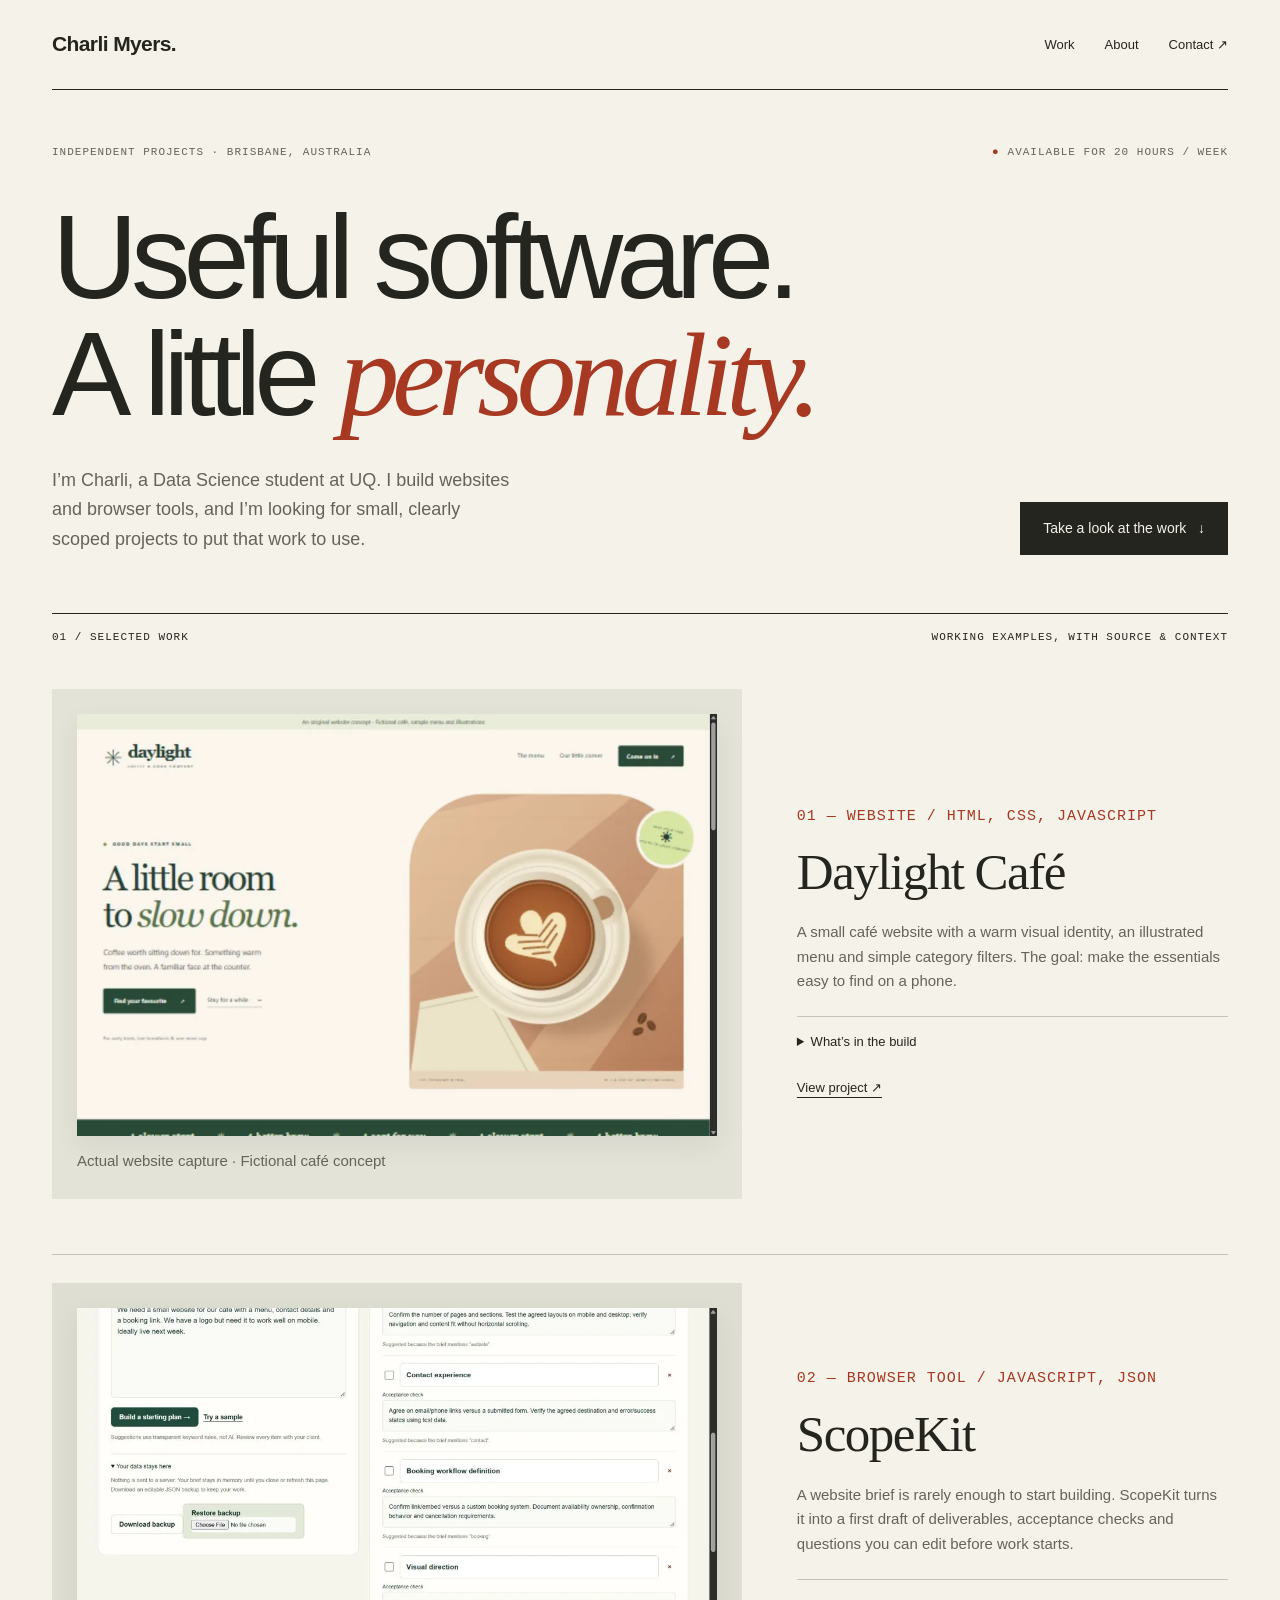
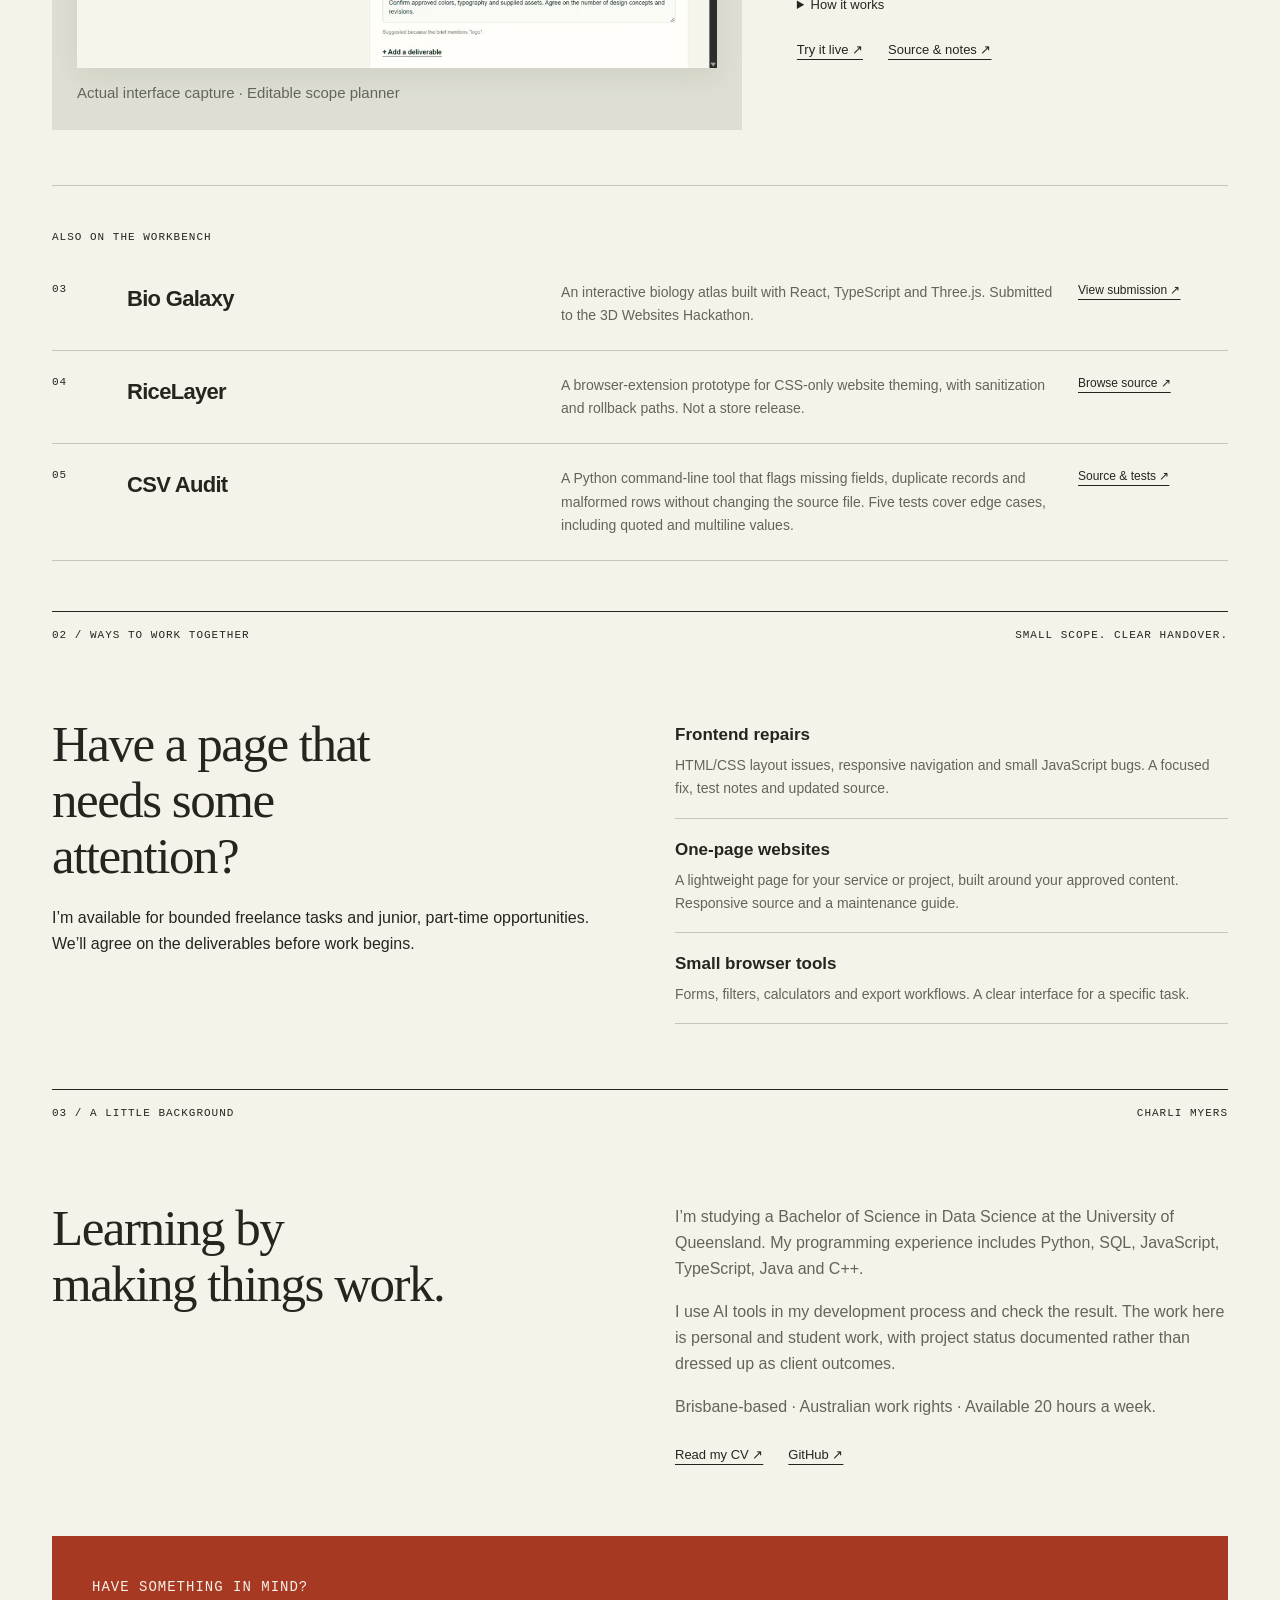
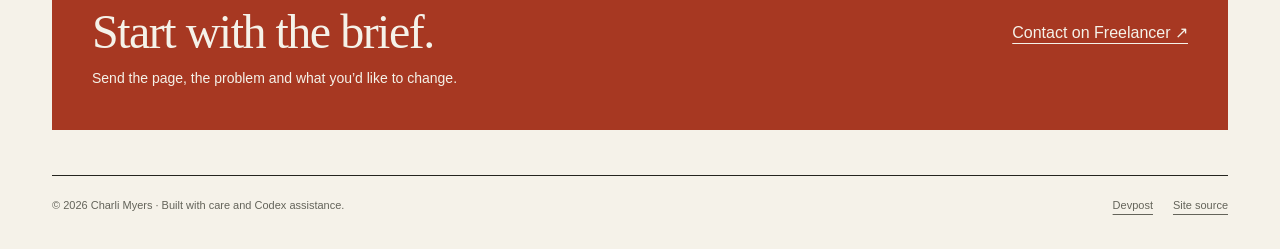
==== commit b73b4476: "Show tested Python CSV audit example and ScopeKit source" ====
--- a/index.html
+++ b/index.html
@@ -5,8 +5,8 @@
 <section class="hero"><div class="topline micro"><span>Independent projects · Brisbane, Australia</span><span class="available">Available for 20 hours / week</span></div><h1>Useful software.<br>A little <em>personality.</em></h1><div class="hero-bottom"><p>I’m Charli, a Data Science student at UQ. I build websites and browser tools, and I’m looking for small, clearly scoped projects to put that work to use.</p><a class="cta" href="#work">Take a look at the work &nbsp; ↓</a></div></section>
 <section id="work" aria-label="Selected work"><div class="section-label micro"><span>01 / Selected work</span><span>Working examples, with source & context</span></div>
 <article class="project"><div class="visual"><img src="[data-uri]" width="1100" height="725" alt="Daylight Café website showing its cream and green layout and original illustrated coffee cup"><p class="caption">Actual website capture · Fictional café concept</p></div><div><p class="micro tag">01 — Website / HTML, CSS, JavaScript</p><h2>Daylight Café</h2><p>A small café website with a warm visual identity, an illustrated menu and simple category filters. The goal: make the essentials easy to find on a phone.</p><details><summary>What’s in the build</summary><p>Responsive layout, original SVG illustrations, keyboard focus states and menu filtering. Recorded checks covered 1366px desktop and 390px mobile layouts, image loading and filter behaviour. No external framework or tracking.</p><p>Personal concept built with Codex assistance. The café and menu are fictional; this is not a paid client engagement.</p></details><div class="links"><a href="https://www.freelancer.com/portfolio-items/13581153-daylight-cafe-website-concept">View project ↗</a></div></div></article>
-<article class="project"><div class="visual scope"><img src="[data-uri]" width="1100" height="613" loading="lazy" alt="ScopeKit interface showing editable website deliverables and acceptance checks"><p class="caption">Actual interface capture · Editable scope planner</p></div><div><p class="micro tag">02 — Browser tool / JavaScript, JSON</p><h2>ScopeKit</h2><p>A website brief is rarely enough to start building. ScopeKit turns it into a first draft of deliverables, acceptance checks and questions you can edit before work starts.</p><details><summary>How it works</summary><p>Keyword rules suggest a starting scope. Users edit the result, export Markdown, and save or restore JSON. It runs in the browser without an account or model calls.</p><p>Codex-assisted prototype. Suggestions need human review; it does not fully interpret a client's intent.</p></details><div class="links"><a href="https://scopekit-charli.cha209.chatgpt.site/">Try it live ↗</a><a href="https://www.freelancer.com/portfolio-items/13581206-scopekit-interactive-web-app">Project notes ↗</a></div></div></article>
-<div class="index-work"><p class="micro">Also on the workbench</p><div class="index-row"><span class="micro">03</span><h3>Bio Galaxy</h3><p>An interactive biology atlas built with React, TypeScript and Three.js. Submitted to the 3D Websites Hackathon.</p><a href="https://devpost.com/software/bio-galaxy">View submission ↗</a></div><div class="index-row"><span class="micro">04</span><h3>RiceLayer</h3><p>A browser-extension prototype for CSS-only website theming, with sanitization and rollback paths. Not a store release.</p><a href="https://github.com/cimmonster1-art/Rice-later">Browse source ↗</a></div><div class="index-row"><span class="micro">05</span><h3>More experiments</h3><p>Scientific interfaces, data notebooks and media tools. The directory records what works and what is still unfinished.</p><a href="https://github.com/cimmonster1-art/cimmonster1-art.github.io/blob/main/PROJECTS.md">Project directory ↗</a></div></div></section>
+<article class="project"><div class="visual scope"><img src="[data-uri]" width="1100" height="613" loading="lazy" alt="ScopeKit interface showing editable website deliverables and acceptance checks"><p class="caption">Actual interface capture · Editable scope planner</p></div><div><p class="micro tag">02 — Browser tool / JavaScript, JSON</p><h2>ScopeKit</h2><p>A website brief is rarely enough to start building. ScopeKit turns it into a first draft of deliverables, acceptance checks and questions you can edit before work starts.</p><details><summary>How it works</summary><p>Keyword rules suggest a starting scope. Users edit the result, export Markdown, and save or restore JSON. It runs in the browser without an account or model calls.</p><p>Codex-assisted prototype. Suggestions need human review; it does not fully interpret a client's intent.</p></details><div class="links"><a href="https://scopekit-charli.cha209.chatgpt.site/">Try it live ↗</a><a href="https://github.com/cimmonster1-art/cimmonster1-art.github.io/tree/main/scopekit">Source &amp; notes ↗</a></div></div></article>
+<div class="index-work"><p class="micro">Also on the workbench</p><div class="index-row"><span class="micro">03</span><h3>Bio Galaxy</h3><p>An interactive biology atlas built with React, TypeScript and Three.js. Submitted to the 3D Websites Hackathon.</p><a href="https://devpost.com/software/bio-galaxy">View submission ↗</a></div><div class="index-row"><span class="micro">04</span><h3>RiceLayer</h3><p>A browser-extension prototype for CSS-only website theming, with sanitization and rollback paths. Not a store release.</p><a href="https://github.com/cimmonster1-art/Rice-later">Browse source ↗</a></div><div class="index-row"><span class="micro">05</span><h3>CSV Audit</h3><p>A Python command-line tool that flags missing fields, duplicate records and malformed rows without changing the source file. Five tests cover edge cases, including quoted and multiline values.</p><a href="https://github.com/cimmonster1-art/cimmonster1-art.github.io/tree/main/csv-audit">Source &amp; tests ↗</a></div></div></section>
 <div class="section-label micro"><span>02 / Ways to work together</span><span>Small scope. Clear handover.</span></div><section class="services"><div><h2>Have a page that needs some attention?</h2><p>I’m available for bounded freelance tasks and junior, part-time opportunities. We’ll agree on the deliverables before work begins.</p></div><div><div class="service"><h3>Frontend repairs</h3><p>HTML/CSS layout issues, responsive navigation and small JavaScript bugs. A focused fix, test notes and updated source.</p></div><div class="service"><h3>One-page websites</h3><p>A lightweight page for your service or project, built around your approved content. Responsive source and a maintenance guide.</p></div><div class="service"><h3>Small browser tools</h3><p>Forms, filters, calculators and export workflows. A clear interface for a specific task.</p></div></div></section>
 <div class="section-label micro"><span>03 / A little background</span><span>Charli Myers</span></div><section id="about" class="about"><h2>Learning by<br>making things work.</h2><div><p>I’m studying a Bachelor of Science in Data Science at the University of Queensland. My programming experience includes Python, SQL, JavaScript, TypeScript, Java and C++.</p><p>I use AI tools in my development process and check the result. The work here is personal and student work, with project status documented rather than dressed up as client outcomes.</p><p>Brisbane-based · Australian work rights · Available 20 hours a week.</p><div class="links"><a href="charli-myers-public-cv.pdf">Read my CV ↗</a><a href="https://github.com/cimmonster1-art">GitHub ↗</a></div></div></section>
 <section id="contact" class="contact"><div><p class="micro">Have something in mind?</p><h2>Start with the brief.</h2><p>Send the page, the problem and what you’d like to change.</p></div><a href="https://www.freelancer.com/u/charlim4">Contact on Freelancer ↗</a></section></main><footer class="footer"><span>© 2026 Charli Myers · Built with care and Codex assistance.</span><div><a href="https://devpost.com/cimmonster1-art">Devpost</a><a href="https://github.com/cimmonster1-art/cimmonster1-art.github.io">Site source</a></div></footer></div></body></html>
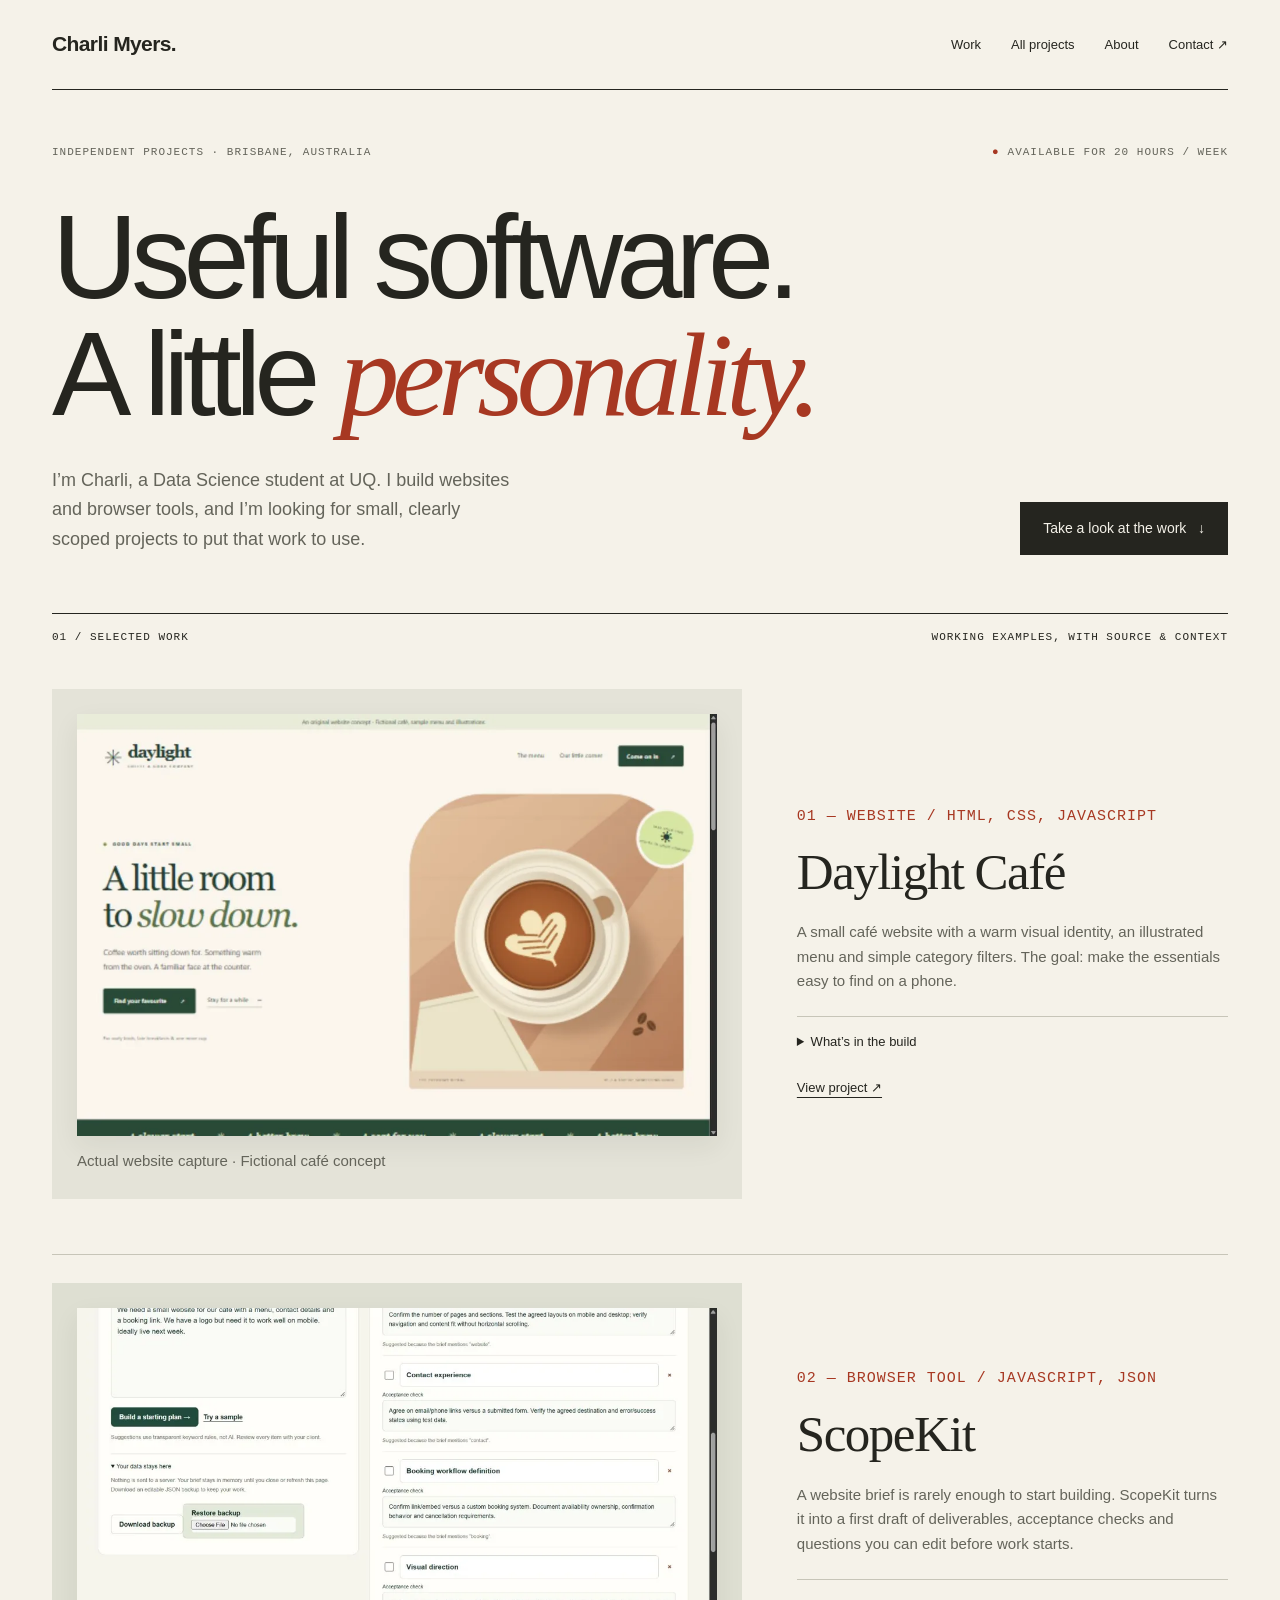
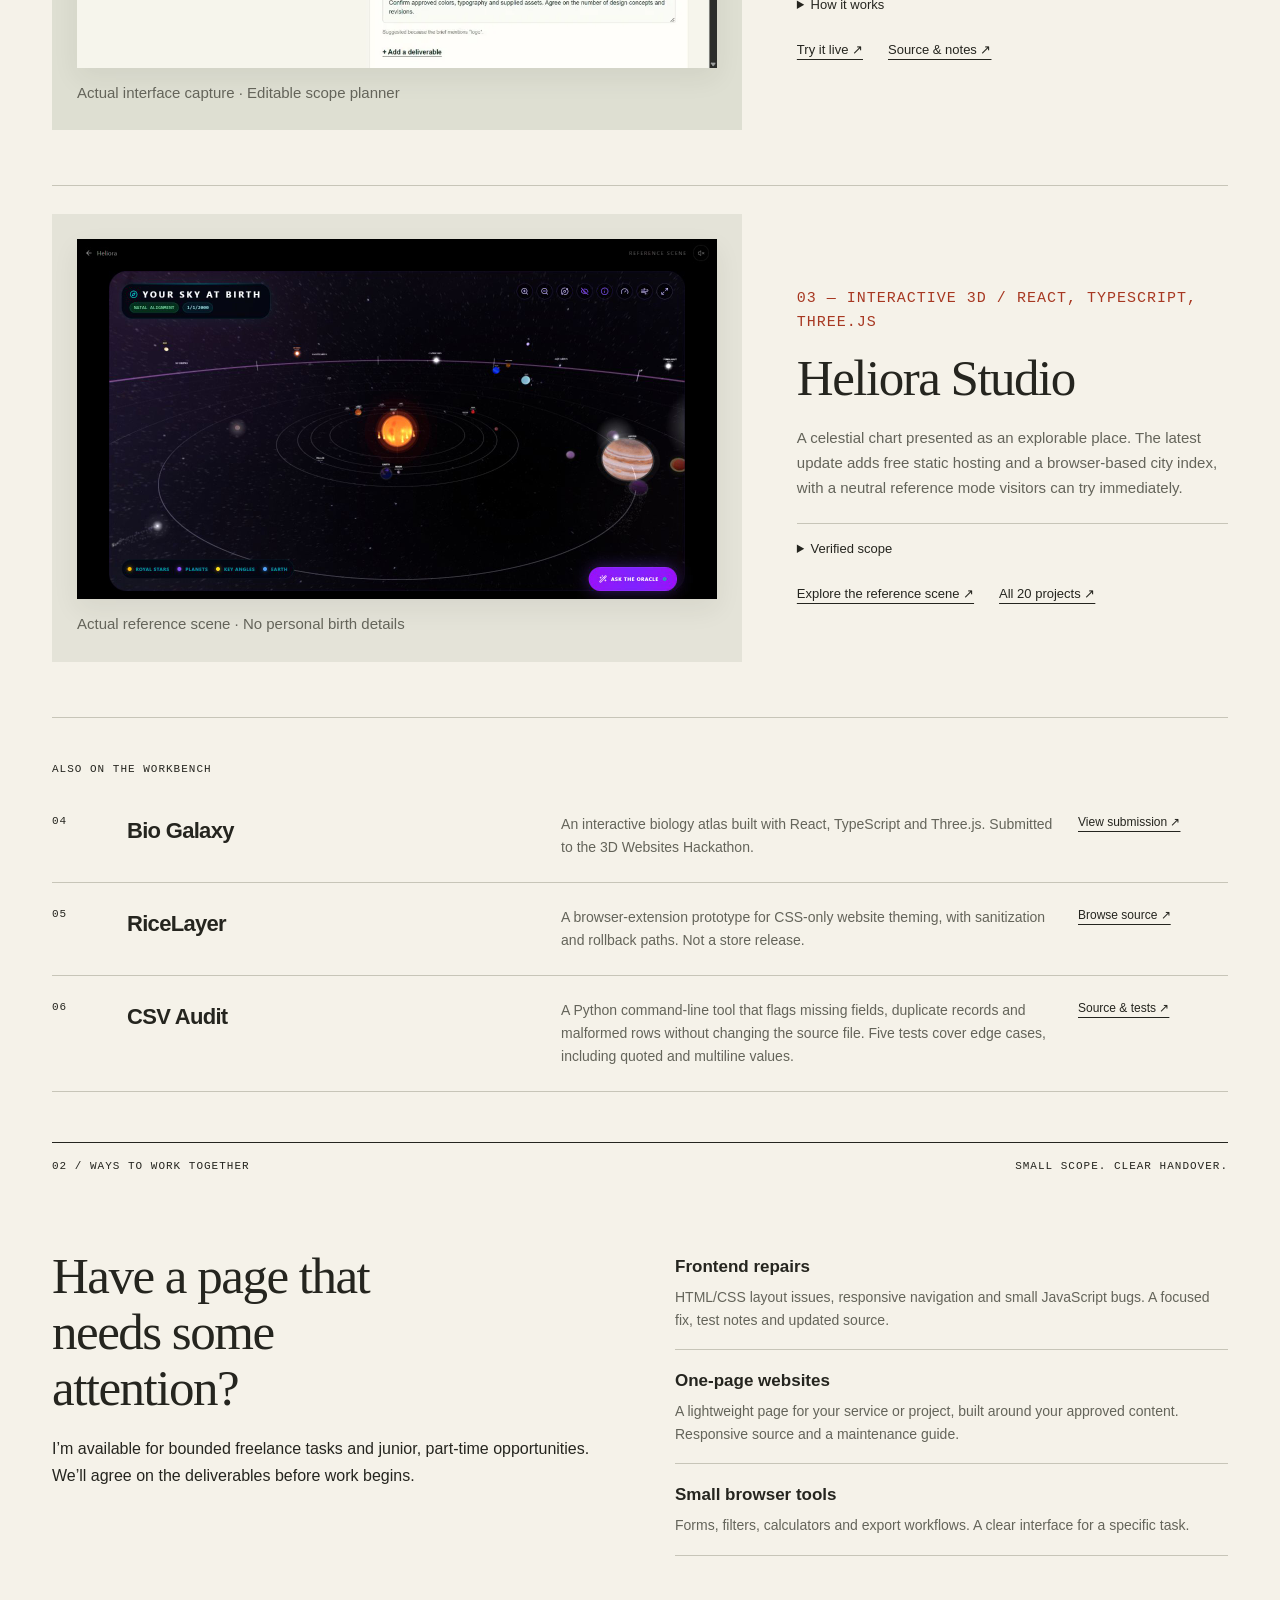
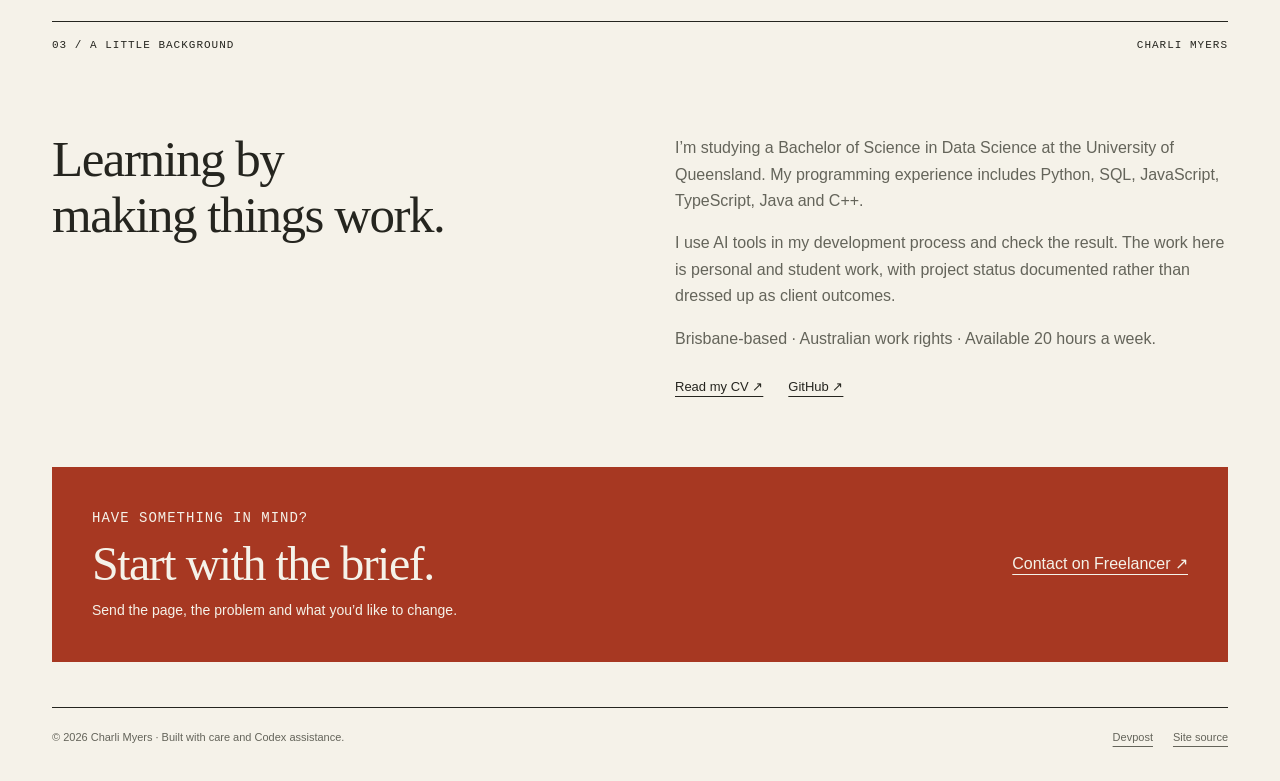
==== commit e1e89612: "Expand portfolio with twenty-project catalogue and Heliora case study" ====
--- a/index.html
+++ b/index.html
@@ -1,12 +1,12 @@
-<!doctype html>
-<html lang="en"><head><meta charset="utf-8"><meta name="viewport" content="width=device-width,initial-scale=1"><title>Charli Myers — Websites & software</title><meta name="description" content="Selected software work by Charli Myers. UQ Data Science student in Brisbane, available for small website builds, frontend repairs and part-time work."><meta name="theme-color" content="#f5f2e9"><link rel="canonical" href="https://cimmonster1-art.github.io/"><style>
-:root{--paper:#f5f2e9;--ink:#25251f;--muted:#64645a;--rule:#c7c5b8;--red:#a73822}*{box-sizing:border-box}html{scroll-behavior:smooth;scroll-padding-top:24px}body{margin:0;background:var(--paper);color:var(--ink);font:16px/1.65 Arial,Helvetica,sans-serif}a{color:inherit;text-underline-offset:5px}a:hover{color:var(--red)}a:focus-visible,summary:focus-visible{outline:3px solid var(--red);outline-offset:5px}.wrap{max-width:1320px;margin:auto;padding:0 52px}.skip{position:absolute;top:-100px;background:var(--ink);color:white;padding:10px;z-index:9}.skip:focus{top:8px}header{display:flex;justify-content:space-between;gap:25px;align-items:center;border-bottom:1px solid var(--ink);padding:27px 0}.brand{font-weight:bold;letter-spacing:-.6px;text-decoration:none;font-size:21px}nav{display:flex;gap:30px;font-size:13px}nav a{text-decoration:none}.micro{font:11px/1.6 'Courier New',monospace;letter-spacing:1px;text-transform:uppercase}.hero{padding:54px 0 58px}.topline{display:flex;justify-content:space-between;gap:20px;color:var(--muted)}.available:before{content:'●';color:var(--red);margin-right:8px}h1{font-size:clamp(60px,9.3vw,126px);line-height:.98;letter-spacing:-7px;font-weight:500;margin:38px 0 32px;max-width:1050px}h1 em{font-family:Georgia,serif;font-weight:400;color:var(--red)}.hero-bottom{display:grid;grid-template-columns:1fr 1fr;gap:60px;align-items:end}.hero-bottom p{max-width:470px;margin:0;color:var(--muted);font-size:18px}.hero-bottom a{justify-self:end}.cta{text-decoration:none;background:var(--ink);color:var(--paper);padding:15px 23px;display:inline-block;font-size:14px}.cta:hover{background:var(--red);color:white}.section-label{border-top:1px solid var(--ink);padding:15px 0;display:flex;justify-content:space-between;gap:20px}.project{display:grid;grid-template-columns:1.6fr 1fr;gap:55px;padding:28px 0 55px;border-bottom:1px solid var(--rule);align-items:center}.visual{background:#e4e3d8;padding:25px}.visual img{display:block;width:100%;height:auto;box-shadow:0 10px 25px #25251f12}.caption{margin:13px 0 0;font-size:11px;color:var(--muted)}h2{font:400 clamp(32px,4vw,51px)/1.1 Georgia,serif;letter-spacing:-1.5px;margin:12px 0 20px}.project p{color:var(--muted);font-size:15px}.tag{color:var(--red)!important}.links{display:flex;gap:25px;flex-wrap:wrap;font-size:13px;margin-top:24px}.project details{border-top:1px solid var(--rule);padding-top:14px;margin-top:22px;font-size:13px}.project summary{cursor:pointer}.project details p{font-size:13px}.scope{background:#dedfd2}.index-work{padding:32px 0 50px}.index-row{display:grid;grid-template-columns:55px 1fr 1.2fr 150px;gap:20px;padding:23px 0;border-bottom:1px solid var(--rule);align-items:start}.index-row h3{font-size:22px;letter-spacing:-.7px;margin:0}.index-row p{font-size:14px;color:var(--muted);margin:0}.index-row>a{font-size:12px}.services{display:grid;grid-template-columns:1fr 1fr;gap:70px;padding:45px 0 65px}.services h2{max-width:400px}.service{padding:17px 0;border-bottom:1px solid var(--rule)}.service h3{font-size:17px;margin:0 0 5px}.service p{font-size:14px;color:var(--muted);margin:0}.about{display:grid;grid-template-columns:1fr 1fr;gap:70px;padding:50px 0}.about p{color:var(--muted);max-width:550px}.contact{background:var(--red);color:var(--paper);padding:40px;margin:20px 0 45px;display:flex;justify-content:space-between;gap:35px;align-items:center}.contact h2{font-size:48px;margin:8px 0}.contact p{font-size:14px;margin:0}.contact a{white-space:nowrap}.contact a:hover{color:white}.footer{padding:20px 0 35px;border-top:1px solid var(--ink);display:flex;justify-content:space-between;gap:25px;color:var(--muted);font-size:11px}.footer a{margin-left:20px}@media(max-width:760px){.wrap{padding:0 22px}header{padding:20px 0}nav{gap:16px;font-size:12px}.hero{padding:30px 0 40px}.topline{font-size:10px;flex-wrap:wrap}h1{letter-spacing:-3.5px;margin-top:28px}.hero-bottom,.project,.services,.about{grid-template-columns:1fr;gap:26px}.hero-bottom a{justify-self:start}.hero-bottom p{font-size:16px}.project{padding:22px 0 34px}.visual{padding:14px}.index-row{grid-template-columns:27px 1fr;gap:10px}.index-row p,.index-row>a{grid-column:2}.services,.about{padding:30px 0}.contact{padding:26px;flex-direction:column;align-items:start}.contact h2{font-size:36px}.footer{flex-direction:column}.footer a{margin:0 18px 0 0}}@media(prefers-reduced-motion:reduce){html{scroll-behavior:auto}}
-</style></head><body><a class="skip" href="#main">Skip to content</a><div class="wrap"><header><a class="brand" href="#">Charli Myers.</a><nav aria-label="Main navigation"><a href="#work">Work</a><a href="#about">About</a><a href="#contact">Contact ↗</a></nav></header><main id="main">
-<section class="hero"><div class="topline micro"><span>Independent projects · Brisbane, Australia</span><span class="available">Available for 20 hours / week</span></div><h1>Useful software.<br>A little <em>personality.</em></h1><div class="hero-bottom"><p>I’m Charli, a Data Science student at UQ. I build websites and browser tools, and I’m looking for small, clearly scoped projects to put that work to use.</p><a class="cta" href="#work">Take a look at the work &nbsp; ↓</a></div></section>
-<section id="work" aria-label="Selected work"><div class="section-label micro"><span>01 / Selected work</span><span>Working examples, with source & context</span></div>
-<article class="project"><div class="visual"><img src="[data-uri]" width="1100" height="725" alt="Daylight Café website showing its cream and green layout and original illustrated coffee cup"><p class="caption">Actual website capture · Fictional café concept</p></div><div><p class="micro tag">01 — Website / HTML, CSS, JavaScript</p><h2>Daylight Café</h2><p>A small café website with a warm visual identity, an illustrated menu and simple category filters. The goal: make the essentials easy to find on a phone.</p><details><summary>What’s in the build</summary><p>Responsive layout, original SVG illustrations, keyboard focus states and menu filtering. Recorded checks covered 1366px desktop and 390px mobile layouts, image loading and filter behaviour. No external framework or tracking.</p><p>Personal concept built with Codex assistance. The café and menu are fictional; this is not a paid client engagement.</p></details><div class="links"><a href="https://www.freelancer.com/portfolio-items/13581153-daylight-cafe-website-concept">View project ↗</a></div></div></article>
-<article class="project"><div class="visual scope"><img src="[data-uri]" width="1100" height="613" loading="lazy" alt="ScopeKit interface showing editable website deliverables and acceptance checks"><p class="caption">Actual interface capture · Editable scope planner</p></div><div><p class="micro tag">02 — Browser tool / JavaScript, JSON</p><h2>ScopeKit</h2><p>A website brief is rarely enough to start building. ScopeKit turns it into a first draft of deliverables, acceptance checks and questions you can edit before work starts.</p><details><summary>How it works</summary><p>Keyword rules suggest a starting scope. Users edit the result, export Markdown, and save or restore JSON. It runs in the browser without an account or model calls.</p><p>Codex-assisted prototype. Suggestions need human review; it does not fully interpret a client's intent.</p></details><div class="links"><a href="https://scopekit-charli.cha209.chatgpt.site/">Try it live ↗</a><a href="https://github.com/cimmonster1-art/cimmonster1-art.github.io/tree/main/scopekit">Source &amp; notes ↗</a></div></div></article>
-<div class="index-work"><p class="micro">Also on the workbench</p><div class="index-row"><span class="micro">03</span><h3>Bio Galaxy</h3><p>An interactive biology atlas built with React, TypeScript and Three.js. Submitted to the 3D Websites Hackathon.</p><a href="https://devpost.com/software/bio-galaxy">View submission ↗</a></div><div class="index-row"><span class="micro">04</span><h3>RiceLayer</h3><p>A browser-extension prototype for CSS-only website theming, with sanitization and rollback paths. Not a store release.</p><a href="https://github.com/cimmonster1-art/Rice-later">Browse source ↗</a></div><div class="index-row"><span class="micro">05</span><h3>CSV Audit</h3><p>A Python command-line tool that flags missing fields, duplicate records and malformed rows without changing the source file. Five tests cover edge cases, including quoted and multiline values.</p><a href="https://github.com/cimmonster1-art/cimmonster1-art.github.io/tree/main/csv-audit">Source &amp; tests ↗</a></div></div></section>
-<div class="section-label micro"><span>02 / Ways to work together</span><span>Small scope. Clear handover.</span></div><section class="services"><div><h2>Have a page that needs some attention?</h2><p>I’m available for bounded freelance tasks and junior, part-time opportunities. We’ll agree on the deliverables before work begins.</p></div><div><div class="service"><h3>Frontend repairs</h3><p>HTML/CSS layout issues, responsive navigation and small JavaScript bugs. A focused fix, test notes and updated source.</p></div><div class="service"><h3>One-page websites</h3><p>A lightweight page for your service or project, built around your approved content. Responsive source and a maintenance guide.</p></div><div class="service"><h3>Small browser tools</h3><p>Forms, filters, calculators and export workflows. A clear interface for a specific task.</p></div></div></section>
-<div class="section-label micro"><span>03 / A little background</span><span>Charli Myers</span></div><section id="about" class="about"><h2>Learning by<br>making things work.</h2><div><p>I’m studying a Bachelor of Science in Data Science at the University of Queensland. My programming experience includes Python, SQL, JavaScript, TypeScript, Java and C++.</p><p>I use AI tools in my development process and check the result. The work here is personal and student work, with project status documented rather than dressed up as client outcomes.</p><p>Brisbane-based · Australian work rights · Available 20 hours a week.</p><div class="links"><a href="charli-myers-public-cv.pdf">Read my CV ↗</a><a href="https://github.com/cimmonster1-art">GitHub ↗</a></div></div></section>
-<section id="contact" class="contact"><div><p class="micro">Have something in mind?</p><h2>Start with the brief.</h2><p>Send the page, the problem and what you’d like to change.</p></div><a href="https://www.freelancer.com/u/charlim4">Contact on Freelancer ↗</a></section></main><footer class="footer"><span>© 2026 Charli Myers · Built with care and Codex assistance.</span><div><a href="https://devpost.com/cimmonster1-art">Devpost</a><a href="https://github.com/cimmonster1-art/cimmonster1-art.github.io">Site source</a></div></footer></div></body></html>+<!doctype html>
+<html lang="en"><head><meta charset="utf-8"><meta name="viewport" content="width=device-width,initial-scale=1"><title>Charli Myers — Websites & software</title><meta name="description" content="Selected software work by Charli Myers. UQ Data Science student in Brisbane, available for small website builds, frontend repairs and part-time work."><meta name="theme-color" content="#f5f2e9"><link rel="canonical" href="https://cimmonster1-art.github.io/"><style>
+:root{--paper:#f5f2e9;--ink:#25251f;--muted:#64645a;--rule:#c7c5b8;--red:#a73822}*{box-sizing:border-box}html{scroll-behavior:smooth;scroll-padding-top:24px}body{margin:0;background:var(--paper);color:var(--ink);font:16px/1.65 Arial,Helvetica,sans-serif}a{color:inherit;text-underline-offset:5px}a:hover{color:var(--red)}a:focus-visible,summary:focus-visible{outline:3px solid var(--red);outline-offset:5px}.wrap{max-width:1320px;margin:auto;padding:0 52px}.skip{position:absolute;top:-100px;background:var(--ink);color:white;padding:10px;z-index:9}.skip:focus{top:8px}header{display:flex;justify-content:space-between;gap:25px;align-items:center;border-bottom:1px solid var(--ink);padding:27px 0}.brand{font-weight:bold;letter-spacing:-.6px;text-decoration:none;font-size:21px}nav{display:flex;gap:30px;font-size:13px}nav a{text-decoration:none}.micro{font:11px/1.6 'Courier New',monospace;letter-spacing:1px;text-transform:uppercase}.hero{padding:54px 0 58px}.topline{display:flex;justify-content:space-between;gap:20px;color:var(--muted)}.available:before{content:'●';color:var(--red);margin-right:8px}h1{font-size:clamp(60px,9.3vw,126px);line-height:.98;letter-spacing:-7px;font-weight:500;margin:38px 0 32px;max-width:1050px}h1 em{font-family:Georgia,serif;font-weight:400;color:var(--red)}.hero-bottom{display:grid;grid-template-columns:1fr 1fr;gap:60px;align-items:end}.hero-bottom p{max-width:470px;margin:0;color:var(--muted);font-size:18px}.hero-bottom a{justify-self:end}.cta{text-decoration:none;background:var(--ink);color:var(--paper);padding:15px 23px;display:inline-block;font-size:14px}.cta:hover{background:var(--red);color:white}.section-label{border-top:1px solid var(--ink);padding:15px 0;display:flex;justify-content:space-between;gap:20px}.project{display:grid;grid-template-columns:1.6fr 1fr;gap:55px;padding:28px 0 55px;border-bottom:1px solid var(--rule);align-items:center}.visual{background:#e4e3d8;padding:25px}.visual img{display:block;width:100%;height:auto;box-shadow:0 10px 25px #25251f12}.caption{margin:13px 0 0;font-size:11px;color:var(--muted)}h2{font:400 clamp(32px,4vw,51px)/1.1 Georgia,serif;letter-spacing:-1.5px;margin:12px 0 20px}.project p{color:var(--muted);font-size:15px}.tag{color:var(--red)!important}.links{display:flex;gap:25px;flex-wrap:wrap;font-size:13px;margin-top:24px}.project details{border-top:1px solid var(--rule);padding-top:14px;margin-top:22px;font-size:13px}.project summary{cursor:pointer}.project details p{font-size:13px}.scope{background:#dedfd2}.index-work{padding:32px 0 50px}.index-row{display:grid;grid-template-columns:55px 1fr 1.2fr 150px;gap:20px;padding:23px 0;border-bottom:1px solid var(--rule);align-items:start}.index-row h3{font-size:22px;letter-spacing:-.7px;margin:0}.index-row p{font-size:14px;color:var(--muted);margin:0}.index-row>a{font-size:12px}.services{display:grid;grid-template-columns:1fr 1fr;gap:70px;padding:45px 0 65px}.services h2{max-width:400px}.service{padding:17px 0;border-bottom:1px solid var(--rule)}.service h3{font-size:17px;margin:0 0 5px}.service p{font-size:14px;color:var(--muted);margin:0}.about{display:grid;grid-template-columns:1fr 1fr;gap:70px;padding:50px 0}.about p{color:var(--muted);max-width:550px}.contact{background:var(--red);color:var(--paper);padding:40px;margin:20px 0 45px;display:flex;justify-content:space-between;gap:35px;align-items:center}.contact h2{font-size:48px;margin:8px 0}.contact p{font-size:14px;margin:0}.contact a{white-space:nowrap}.contact a:hover{color:white}.footer{padding:20px 0 35px;border-top:1px solid var(--ink);display:flex;justify-content:space-between;gap:25px;color:var(--muted);font-size:11px}.footer a{margin-left:20px}@media(max-width:760px){.wrap{padding:0 22px}header{padding:20px 0}nav{gap:16px;font-size:12px}.hero{padding:30px 0 40px}.topline{font-size:10px;flex-wrap:wrap}h1{letter-spacing:-3.5px;margin-top:28px}.hero-bottom,.project,.services,.about{grid-template-columns:1fr;gap:26px}.hero-bottom a{justify-self:start}.hero-bottom p{font-size:16px}.project{padding:22px 0 34px}.visual{padding:14px}.index-row{grid-template-columns:27px 1fr;gap:10px}.index-row p,.index-row>a{grid-column:2}.services,.about{padding:30px 0}.contact{padding:26px;flex-direction:column;align-items:start}.contact h2{font-size:36px}.footer{flex-direction:column}.footer a{margin:0 18px 0 0}}@media(prefers-reduced-motion:reduce){html{scroll-behavior:auto}}
+</style></head><body><a class="skip" href="#main">Skip to content</a><div class="wrap"><header><a class="brand" href="#">Charli Myers.</a><nav aria-label="Main navigation"><a href="#work">Work</a><a href="work.html">All projects</a><a href="#about">About</a><a href="#contact">Contact ↗</a></nav></header><main id="main">
+<section class="hero"><div class="topline micro"><span>Independent projects · Brisbane, Australia</span><span class="available">Available for 20 hours / week</span></div><h1>Useful software.<br>A little <em>personality.</em></h1><div class="hero-bottom"><p>I’m Charli, a Data Science student at UQ. I build websites and browser tools, and I’m looking for small, clearly scoped projects to put that work to use.</p><a class="cta" href="#work">Take a look at the work &nbsp; ↓</a></div></section>
+<section id="work" aria-label="Selected work"><div class="section-label micro"><span>01 / Selected work</span><span>Working examples, with source & context</span></div>
+<article class="project"><div class="visual"><img src="[data-uri]" width="1100" height="725" alt="Daylight Café website showing its cream and green layout and original illustrated coffee cup"><p class="caption">Actual website capture · Fictional café concept</p></div><div><p class="micro tag">01 — Website / HTML, CSS, JavaScript</p><h2>Daylight Café</h2><p>A small café website with a warm visual identity, an illustrated menu and simple category filters. The goal: make the essentials easy to find on a phone.</p><details><summary>What’s in the build</summary><p>Responsive layout, original SVG illustrations, keyboard focus states and menu filtering. Recorded checks covered 1366px desktop and 390px mobile layouts, image loading and filter behaviour. No external framework or tracking.</p><p>Personal concept built with Codex assistance. The café and menu are fictional; this is not a paid client engagement.</p></details><div class="links"><a href="https://www.freelancer.com/portfolio-items/13581153-daylight-cafe-website-concept">View project ↗</a></div></div></article>
+<article class="project"><div class="visual scope"><img src="[data-uri]" width="1100" height="613" loading="lazy" alt="ScopeKit interface showing editable website deliverables and acceptance checks"><p class="caption">Actual interface capture · Editable scope planner</p></div><div><p class="micro tag">02 — Browser tool / JavaScript, JSON</p><h2>ScopeKit</h2><p>A website brief is rarely enough to start building. ScopeKit turns it into a first draft of deliverables, acceptance checks and questions you can edit before work starts.</p><details><summary>How it works</summary><p>Keyword rules suggest a starting scope. Users edit the result, export Markdown, and save or restore JSON. It runs in the browser without an account or model calls.</p><p>Codex-assisted prototype. Suggestions need human review; it does not fully interpret a client's intent.</p></details><div class="links"><a href="https://scopekit-charli.cha209.chatgpt.site/">Try it live ↗</a><a href="https://github.com/cimmonster1-art/cimmonster1-art.github.io/tree/main/scopekit">Source &amp; notes ↗</a></div></div></article>
+<article class="project"><div class="visual"><img src="project-media/heliora-reference.jpg" width="1280" height="720" loading="lazy" alt="Heliora reference scene showing an interactive celestial system"><p class="caption">Actual reference scene · No personal birth details</p></div><div><p class="micro tag">03 — Interactive 3D / React, TypeScript, Three.js</p><h2>Heliora Studio</h2><p>A celestial chart presented as an explorable place. The latest update adds free static hosting and a browser-based city index, with a neutral reference mode visitors can try immediately.</p><details><summary>Verified scope</summary><p>Reference rendering, city search, manual coordinates and chart calculation were checked. TypeScript and architecture checks plus 74 tests passed. Signed-in paid features and external AI services remain separate operational checks.</p></details><div class="links"><a href="https://heliora-studio.pages.dev/sky-live?demo=1">Explore the reference scene ↗</a><a href="work.html">All 20 projects ↗</a></div></div></article><div class="index-work"><p class="micro">Also on the workbench</p><div class="index-row"><span class="micro">04</span><h3>Bio Galaxy</h3><p>An interactive biology atlas built with React, TypeScript and Three.js. Submitted to the 3D Websites Hackathon.</p><a href="https://devpost.com/software/bio-galaxy">View submission ↗</a></div><div class="index-row"><span class="micro">05</span><h3>RiceLayer</h3><p>A browser-extension prototype for CSS-only website theming, with sanitization and rollback paths. Not a store release.</p><a href="https://github.com/cimmonster1-art/Rice-later">Browse source ↗</a></div><div class="index-row"><span class="micro">06</span><h3>CSV Audit</h3><p>A Python command-line tool that flags missing fields, duplicate records and malformed rows without changing the source file. Five tests cover edge cases, including quoted and multiline values.</p><a href="https://github.com/cimmonster1-art/cimmonster1-art.github.io/tree/main/csv-audit">Source &amp; tests ↗</a></div></div></section>
+<div class="section-label micro"><span>02 / Ways to work together</span><span>Small scope. Clear handover.</span></div><section class="services"><div><h2>Have a page that needs some attention?</h2><p>I’m available for bounded freelance tasks and junior, part-time opportunities. We’ll agree on the deliverables before work begins.</p></div><div><div class="service"><h3>Frontend repairs</h3><p>HTML/CSS layout issues, responsive navigation and small JavaScript bugs. A focused fix, test notes and updated source.</p></div><div class="service"><h3>One-page websites</h3><p>A lightweight page for your service or project, built around your approved content. Responsive source and a maintenance guide.</p></div><div class="service"><h3>Small browser tools</h3><p>Forms, filters, calculators and export workflows. A clear interface for a specific task.</p></div></div></section>
+<div class="section-label micro"><span>03 / A little background</span><span>Charli Myers</span></div><section id="about" class="about"><h2>Learning by<br>making things work.</h2><div><p>I’m studying a Bachelor of Science in Data Science at the University of Queensland. My programming experience includes Python, SQL, JavaScript, TypeScript, Java and C++.</p><p>I use AI tools in my development process and check the result. The work here is personal and student work, with project status documented rather than dressed up as client outcomes.</p><p>Brisbane-based · Australian work rights · Available 20 hours a week.</p><div class="links"><a href="charli-myers-public-cv.pdf">Read my CV ↗</a><a href="https://github.com/cimmonster1-art">GitHub ↗</a></div></div></section>
+<section id="contact" class="contact"><div><p class="micro">Have something in mind?</p><h2>Start with the brief.</h2><p>Send the page, the problem and what you’d like to change.</p></div><a href="https://www.freelancer.com/u/charlim4">Contact on Freelancer ↗</a></section></main><footer class="footer"><span>© 2026 Charli Myers · Built with care and Codex assistance.</span><div><a href="https://devpost.com/cimmonster1-art">Devpost</a><a href="https://github.com/cimmonster1-art/cimmonster1-art.github.io">Site source</a></div></footer></div></body></html>
